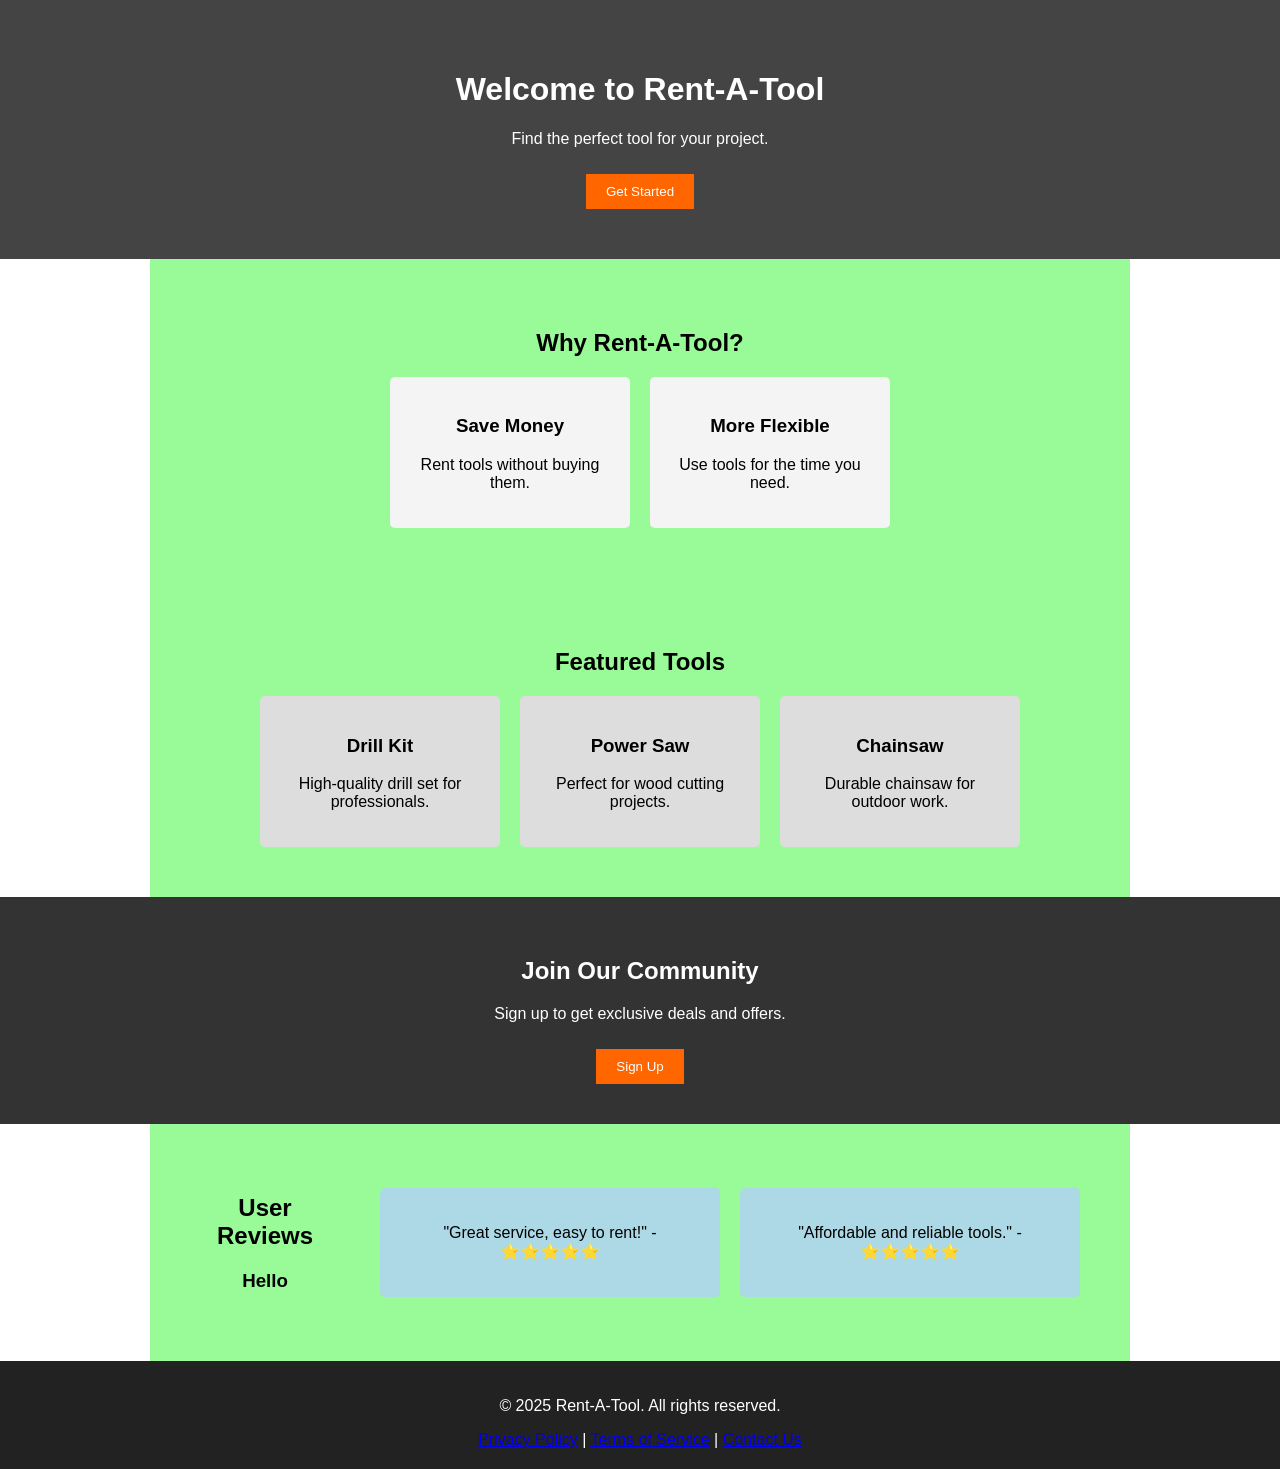
==== index.html @ b0abc368 "'Basic setup for main page" ====
<!DOCTYPE html>
<html lang="en">
<head>
    <meta charset="UTF-8">
    <meta name="viewport" content="width=device-width, initial-scale=1.0">
    <title>Rent-A-Tool</title>
    <link rel="stylesheet" href="styles.css">
    <script defer src="script.js"></script>
</head>
<body>
    <header>
        <h1>Welcome to Rent-A-Tool</h1>
        <p>Find the perfect tool for your project.</p>
        <button>Get Started</button>
    </header>

    <section id="why">
        <h2>Why Rent-A-Tool?</h2>
        <div class="features">
            <div class="feature">
                <h3>Save Money</h3>
                <p>Rent tools without buying them.</p>
            </div>
            <div class="feature">
                <h3>More Flexible</h3>
                <p>Use tools for the time you need.</p>
            </div>
        </div>
    </section>

    <section id="featured-tools">
        <h2>Featured Tools</h2>
        <div class="tools-container">
            <div class="tool">
                <h3>Drill Kit</h3>
                <p>High-quality drill set for professionals.</p>
            </div>
            <div class="tool">
                <h3>Power Saw</h3>
                <p>Perfect for wood cutting projects.</p>
            </div>
            <div class="tool">
                <h3>Chainsaw</h3>
                <p>Durable chainsaw for outdoor work.</p>
            </div>
        </div>
    </section>

    <section id="community">
        <h2>Join Our Community</h2>
        <p>Sign up to get exclusive deals and offers.</p>
        <button>Sign Up</button>
    </section>

    <section id="reviews">
        <div class="review-left">
            <h2>User Reviews</h2>
            <h3>Hello</h3>
        </div>
        <div class="review-right">
            <div class="review">
                <p>"Great service, easy to rent!" - ⭐⭐⭐⭐⭐</p>
            </div>
            <div class="review">
                <p>"Affordable and reliable tools." - ⭐⭐⭐⭐⭐</p>
            </div>
        </div>
    </section>

    <footer>
        <p>© 2025 Rent-A-Tool. All rights reserved.</p>
        <a href="#">Privacy Policy</a> | 
        <a href="#">Terms of Service</a> | 
        <a href="#">Contact Us</a>
    </footer>
</body>
</html>
---- styles.css ----
body {
    font-family: Arial, sans-serif;
    margin: 0;
    padding: 0;
    scroll-behavior: smooth;
}

header {
    background: #444;
    color: white;
    text-align: center;
    padding: 50px;
}

button {
    background: #ff6600;
    color: white;
    border: none;
    padding: 10px 20px;
    cursor: pointer;
    margin-top: 10px;
}

section {
    padding: 50px;
    text-align: center;
}

#why {
    background-color: palegreen;
    padding: 50px;
    margin-left: 150px;
    margin-right: 150px;
}

.features {
    display: flex;
    justify-content: center;
    gap: 20px;
}

.feature {
    background: #f4f4f4;
    padding: 20px;
    width: 200px;
    border-radius: 5px;
}

#featured-tools {
    background-color: palegreen;
    padding: 50px;
    margin-left: 150px;
    margin-right: 150px;
}

.tools-container {
    display: flex;
    justify-content: center;
    gap: 20px;
}

.tool {
    background: #ddd;
    padding: 20px;
    width: 200px;
    border-radius: 5px;
}

#community {
    background: #333;
    color: white;
    padding: 40px;
}

#reviews {
    display: flex;
    flex-direction: row;
    gap: 50px;
    background-color: palegreen;
    padding: 50px;
    margin-left: 150px;
    margin-right: 150px;
    justify-content: center;
    align-items: center;
}

.review {
    /*background: #f4f4f4; */
    background: lightblue;
    margin: 10px auto;
    padding: 20px;
    width: 300px;
    border-radius: 5px;
    text-align: center;
}

.review-left {
    flex: 1;  /* Takes up equal space */
    text-align: center;
}

.review-right {
    flex: 2;  /* Takes more space for reviews */
    display: flex;
    gap: 20px; /* Space between reviews */
}

footer {
    text-align: center;
    padding: 20px;
    background: #222;
    color: white;
}
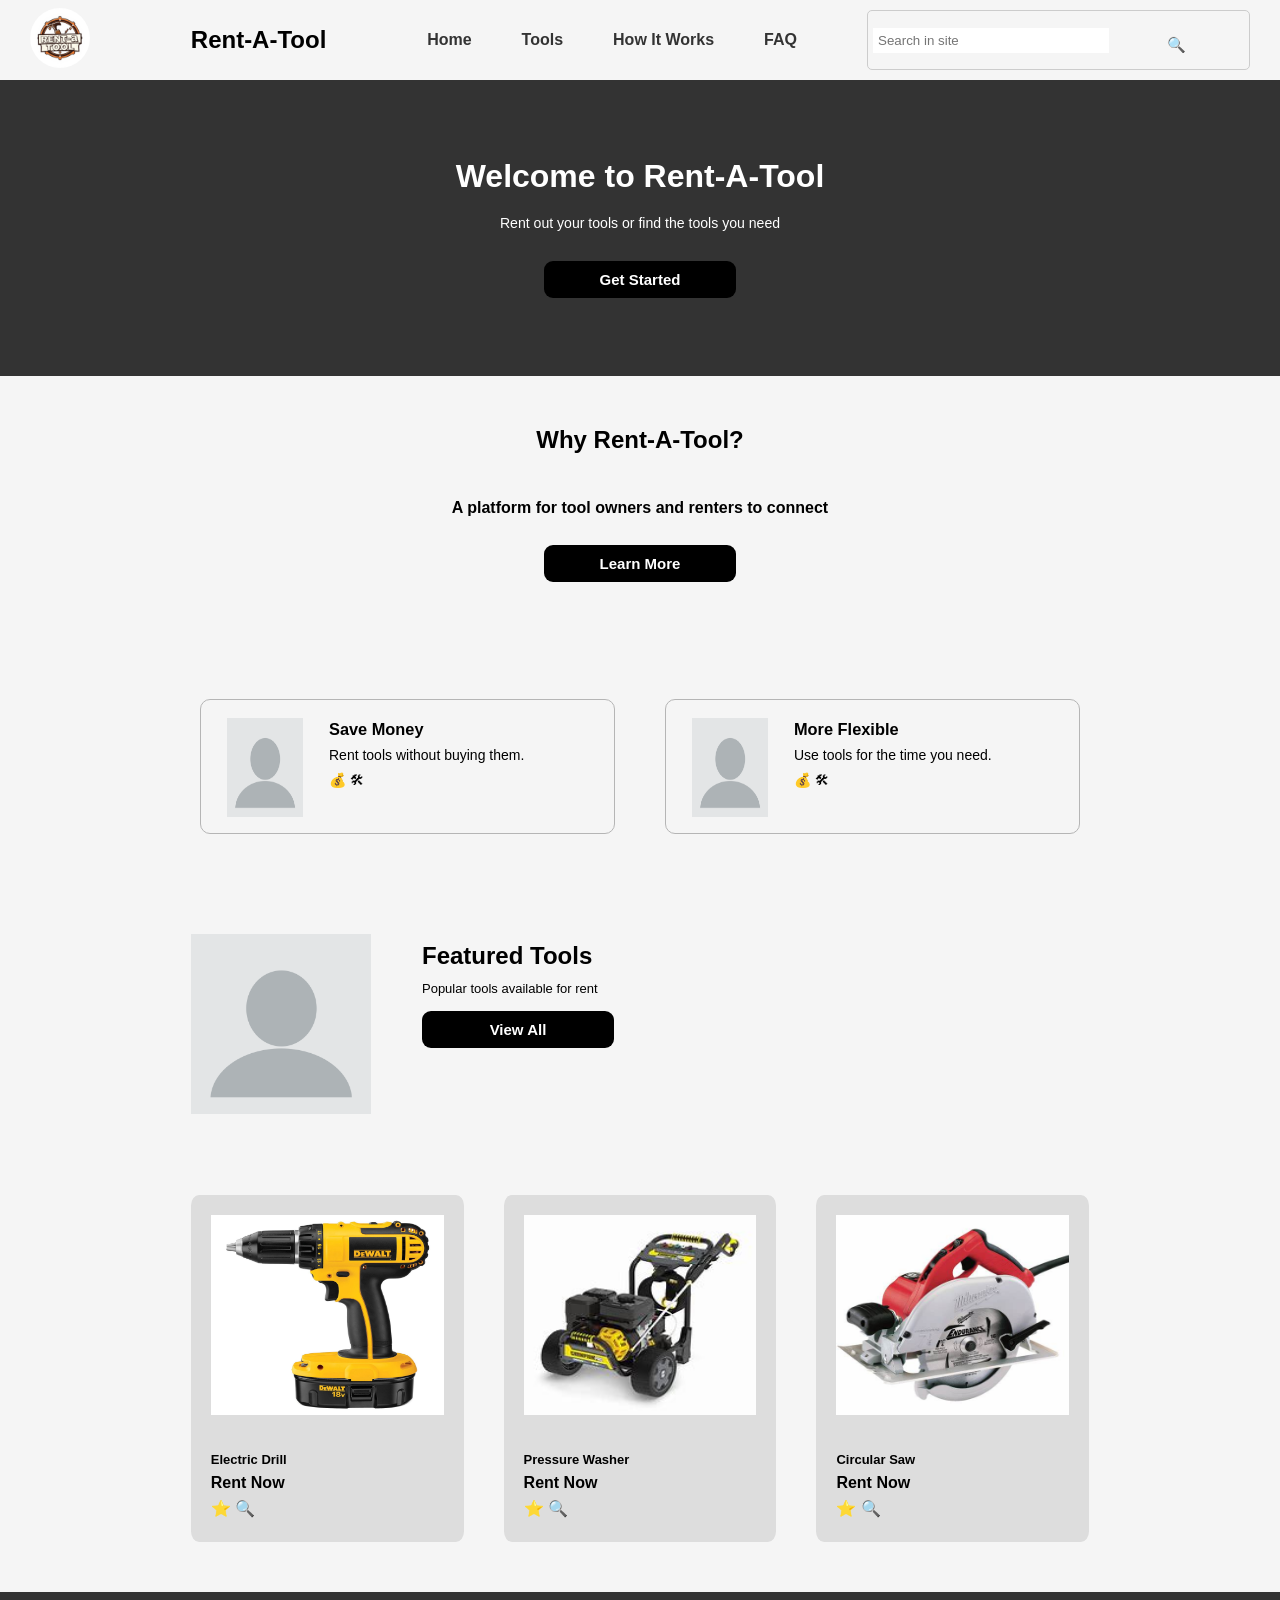
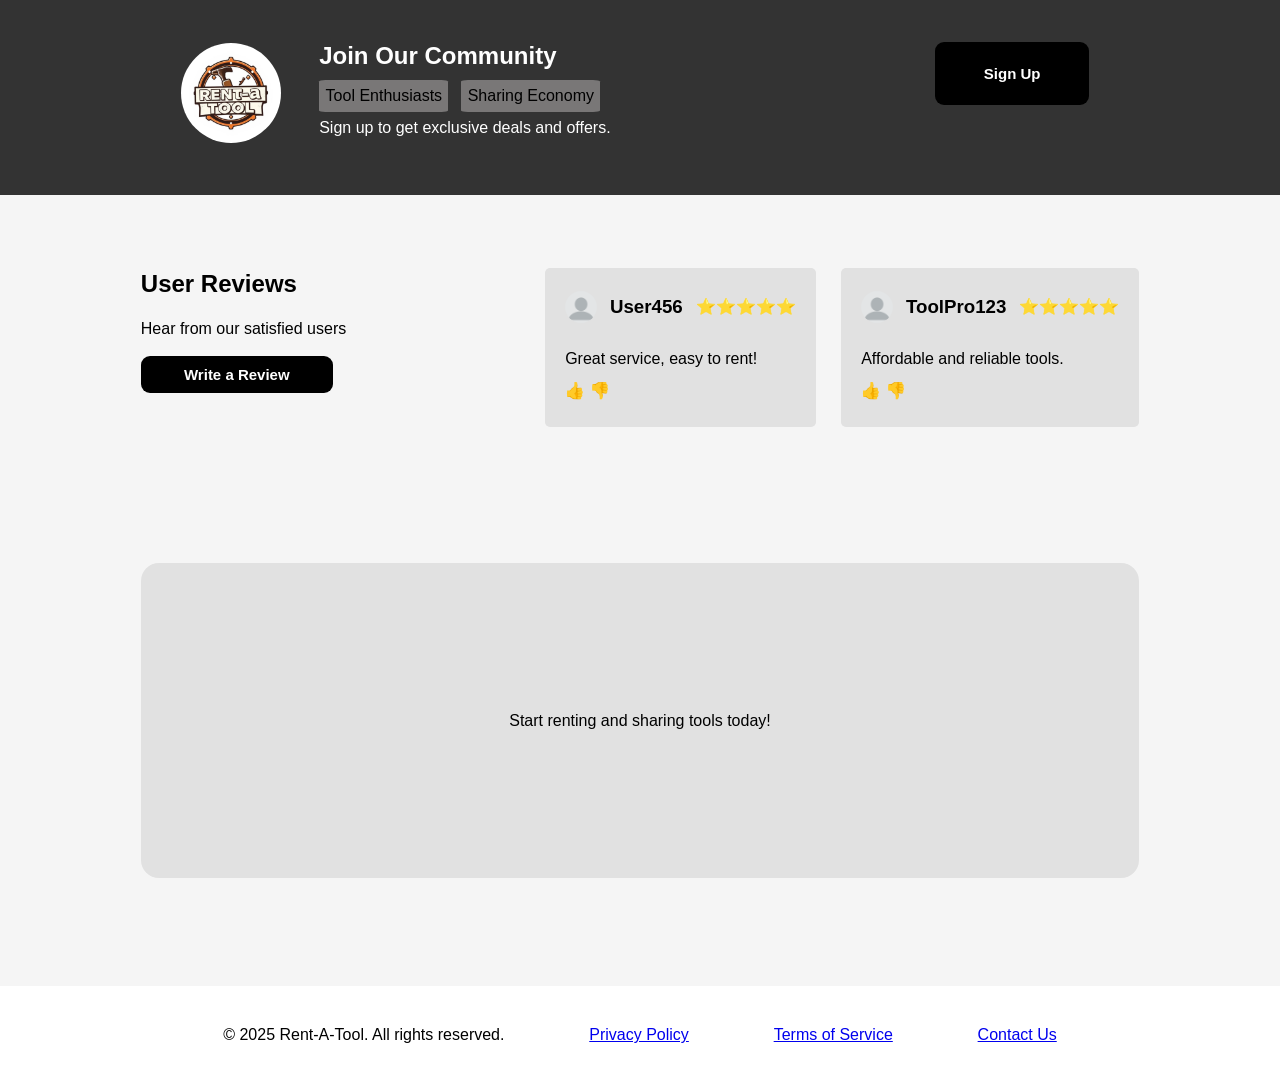
==== commit 98155aca: "Finished the index page" ====
--- a/index.html
+++ b/index.html
@@ -4,74 +4,150 @@
     <meta charset="UTF-8">
     <meta name="viewport" content="width=device-width, initial-scale=1.0">
     <title>Rent-A-Tool</title>
-    <link rel="stylesheet" href="styles.css">
+    <link rel="stylesheet" href="index-styles.css">
     <script defer src="script.js"></script>
 </head>
 <body>
     <header>
-        <h1>Welcome to Rent-A-Tool</h1>
-        <p>Find the perfect tool for your project.</p>
-        <button>Get Started</button>
+        <div class="header-left">
+            <img src="RAT-images/logo.jpg" alt="Logo">
+        </div>
+        <div class="header-center">
+            <h1>Rent-A-Tool</h1>
+        </div>
+        <div class="header-right">
+            <nav>
+                <ul>
+                    <li><a href="#">Home</a></li>
+                    <li><a href="#">Tools</a></li>
+                    <li><a href="#">How It Works</a></li>
+                    <li><a href="#">FAQ</a></li>
+                </ul>
+            </nav>
+        </div>
+        <div class="search-bar">
+            <input type="text" placeholder="Search in site">
+            <button>🔍</button>
+        </div>
     </header>
+
+    <section class="welcome" id="broadheader">
+        <div class="welcome-content">
+            <h1>Welcome to Rent-A-Tool</h1>
+            <p>Rent out your tools or find the tools you need</p>
+            <button class="cta">Get Started</button>
+        </div>
+    </section>
 
     <section id="why">
         <h2>Why Rent-A-Tool?</h2>
+        <h4>A platform for tool owners and renters to connect</h4>
+        <button class="learn-more">Learn More</button>
         <div class="features">
             <div class="feature">
-                <h3>Save Money</h3>
-                <p>Rent tools without buying them.</p>
+                <img class="feature_blankperson" src="RAT-images/blankperson.png" alt="blank person image">
+                <div id="feature-content">
+                    <h3>Save Money</h3>
+                    <p>Rent tools without buying them.</p>
+                    <p>💰 🛠</p>
+                </div>
             </div>
             <div class="feature">
-                <h3>More Flexible</h3>
-                <p>Use tools for the time you need.</p>
+                <img class="feature_blankperson" src="RAT-images/blankperson.png" alt="blank person image">
+                <div id="feature-content">
+                    <h3>More Flexible</h3>
+                    <p>Use tools for the time you need.</p>
+                    <p>💰 🛠</p>
+                </div>
             </div>
         </div>
     </section>
 
     <section id="featured-tools">
-        <h2>Featured Tools</h2>
+        <div class="featured-tools-container">
+            <img src="RAT-images/blankperson.png" alt="">
+            <div class="featured-tools-content">
+                <h2>Featured Tools</h2>
+                <p>Popular tools available for rent</p>
+                <button>View All</button>
+            </div>
+        </div>
         <div class="tools-container">
             <div class="tool">
-                <h3>Drill Kit</h3>
-                <p>High-quality drill set for professionals.</p>
+                <img src="RAT-images/electric-drill.jpg" alt="">
+                <h3>Electric Drill</h3>
+                <p>Rent Now</p>
+                <p>⭐ 🔍</p>
             </div>
             <div class="tool">
-                <h3>Power Saw</h3>
-                <p>Perfect for wood cutting projects.</p>
+                <img src="RAT-images/pressure-washer.jpeg" alt="">
+                <h3>Pressure Washer</h3>
+                <p>Rent Now</p>
+                <p>⭐ 🔍</p>
             </div>
             <div class="tool">
-                <h3>Chainsaw</h3>
-                <p>Durable chainsaw for outdoor work.</p>
+                <img src="RAT-images/circular-saw.jpeg" alt="">
+                <h3>Circular Saw</h3>
+                <p>Rent Now</p>
+                <p>⭐ 🔍</p>
             </div>
         </div>
     </section>
 
-    <section id="community">
-        <h2>Join Our Community</h2>
-        <p>Sign up to get exclusive deals and offers.</p>
-        <button>Sign Up</button>
+    <section class="join-community" id="broadheader">
+        <div class="join-community-content">
+            <img src="RAT-images/logo.jpg" alt="">
+            <span>
+                <h2>Join Our Community</h2>
+                <span id="tags">
+                    <p class="tag">Tool Enthusiasts</p>
+                    <p class="tag">Sharing Economy</p>
+                </span>
+                <p>Sign up to get exclusive deals and offers.</p>
+            </span>
+                <button>Sign Up</button>
+        </div>
     </section>
 
     <section id="reviews">
         <div class="review-left">
             <h2>User Reviews</h2>
-            <h3>Hello</h3>
+            <p>Hear from our satisfied users</p>
+            <button>Write a Review</button>
         </div>
         <div class="review-right">
             <div class="review">
-                <p>"Great service, easy to rent!" - ⭐⭐⭐⭐⭐</p>
+                <span class="review-heading">
+                    <img src="RAT-images/blankperson.png" alt="">
+                    <h3>User456</h3>
+                    <p>⭐⭐⭐⭐⭐</p>
+                </span>
+                <p>Great service, easy to rent!</p>
+                <p>👍 👎</p>
             </div>
             <div class="review">
-                <p>"Affordable and reliable tools." - ⭐⭐⭐⭐⭐</p>
+                <span class="review-heading">
+                    <img src="RAT-images/blankperson.png" alt="">
+                    <h3>ToolPro123</h3>
+                    <p>⭐⭐⭐⭐⭐</p>
+                </span>
+                <p>Affordable and reliable tools.</p>
+                <p>👍 👎</p>
             </div>
         </div>
     </section>
 
+    <section id="rent-box">
+        <p>Start renting and sharing tools today!</p>
+    </section>
+
     <footer>
-        <p>© 2025 Rent-A-Tool. All rights reserved.</p>
-        <a href="#">Privacy Policy</a> | 
-        <a href="#">Terms of Service</a> | 
-        <a href="#">Contact Us</a>
+        <span class="footer-content">
+            <p>© 2025 Rent-A-Tool. All rights reserved.</p>
+            <a href="#">Privacy Policy</a> 
+            <a href="#">Terms of Service</a>
+            <a href="#">Contact Us</a>
+        </span>
     </footer>
 </body>
 </html>
--- a/index-styles.css
+++ b/index-styles.css
@@ -0,0 +1,386 @@
+* {
+    margin: 0;
+    padding: 0;
+    box-sizing: border-box;
+    font-family: Arial, sans-serif;
+}
+
+body {
+    font-family: Arial, sans-serif;
+    margin: 0;
+    padding: 0;
+    background-color: #f5f5f5;
+    color: black;
+    scroll-behavior: smooth;
+}
+
+header {
+    display: flex;
+    justify-content: space-between;
+    align-items: center;
+    max-height: 80px;
+    background-color: #f5f5f5;
+    color: black;
+    text-align: center;
+    padding: 15px 30px;
+    box-shadow: 0 2px 5px rgba(0, 0, 0, 0.1);
+    columns: 3;
+}
+
+.header-left img {
+    height: 60px; /* Adjust logo size */
+    width: 60px;
+    border-radius: 50%;
+}
+
+.header-center {
+    flex-grow: 1; /* Centers the title */
+    text-align: center;
+}
+
+.header-center h1 {
+    font-size: 24px;
+    font-weight: bold;
+}
+
+.header-right nav ul {
+    list-style: none;
+    display: flex;
+    gap: 50px;
+}
+
+.header-right nav ul li {
+    display: inline;
+}
+
+.header-right nav ul li a {
+    text-decoration: none;
+    color: #333;
+    font-weight: bold;
+}
+
+.search-bar {
+    display: flex;
+    flex-direction: row;
+    align-items: center;
+    border: 1px solid #ccc;
+    padding: 5px;
+    border-radius: 5px;
+    margin-left: 70px;
+}
+
+.search-bar input {
+    border: none;
+    outline: none;
+    max-width: 40vw;
+    width: 100%;
+    padding: 5px;
+}
+
+.search-bar button {
+    border: none;
+    background: none;
+    cursor: pointer;
+}
+
+.welcome-content {
+    display: flex;
+    flex-direction: column;
+    justify-content: center; 
+    align-items: center; 
+    height: 10vh;
+    gap: 20px;
+    margin: 7vh 0 ;
+}
+
+.welcome-content h1 {
+    font-size: xx-large;
+}
+
+.welcome-content p {
+    font-size: 1.1vw;
+}
+
+button {
+    background: black;
+    color: white;
+    border: none;
+    padding: 10px 20px;
+    border-radius: 1vh;
+    cursor: pointer;
+    margin-top: 10px;
+    max-width: 15vw;
+    max-height: 7vh;
+    width: 15vw;
+    font-size: 15px;
+    font-weight: bold;
+}
+
+section {
+    padding: 50px;
+    text-align: center;
+}
+
+#why {
+    /*background-color: palegreen; */
+    margin-left: 150px;
+    margin-right: 150px; 
+}
+
+#why h4 {
+    padding-top: 5vh;
+    padding-bottom: 2vh;
+}
+
+.learn-more {
+    margin-bottom: 13vh;
+}
+
+.features {
+    display: flex;
+    gap: 50px;
+}
+
+.feature {
+    /*background: yellow; */
+    padding-left: 2vw;
+    padding-right: 2vw;
+    padding-top: 2vh;
+    width: 50vw;
+    height: 15vh;
+    border-radius: 10px;
+    display: flex;
+    border: 1px solid #b5b5b5;
+}
+
+#feature-content {
+    line-height: 1.4;
+    display: flex;
+    flex-direction: column;
+    gap: 5px; 
+    font-size: 14px;
+    text-align: left;
+}
+
+#feature-content h3 {
+    align-items: flex-start;
+    justify-content: left;
+    color: black;
+}
+
+.feature_blankperson {
+    height: 11vh;
+    width: 8vw;
+    right: 50%;
+    left: 50%;
+    padding-right: 2vw;
+}
+
+.feature #money-icons img {
+    width: 20px;
+    height: 20px;
+    background: none;
+}
+
+/*FEATURED TOOLS section*/
+#featured-tools {
+    /*background-color: palegreen; */
+    padding: 50px;
+    margin-left: 11vw;
+    margin-right: 11vw;
+}
+
+.featured-tools-container {
+    display: flex;
+    flex-direction: row;
+    margin-bottom: 9vh;
+    text-align: left;
+}
+
+.featured-tools-container img {
+    width: 20vh;
+    height: 20vh;
+}
+
+.featured-tools-container p {
+    font-size: small;
+}
+
+.featured-tools-content {
+    display: flex;
+    flex-direction: column;
+    margin-left: 4vw;
+    line-height: 1.8;
+}
+
+.tools-container {
+    display: flex;
+    justify-content: space-between;
+    gap: 40px;
+}
+
+.tool {
+    background: #ddd;
+    padding: 20px;
+    width: 100%;
+    flex: 1;
+    border-radius: 3%;
+    text-align: left;
+    line-height: 1.6;
+}
+
+.tool img {
+    max-height: 200px;
+    height: 100%;
+    width: 100%;
+    margin-bottom: 3vh;
+}
+
+.tool h3 {
+    font-size: small;
+}
+
+.tool p {
+    font-size: medium;
+    font-weight: bold;
+}
+
+.tool #tool-icons img {
+    width: 20px;
+    height: 20px;
+    background: none;
+}
+
+#broadheader {
+    background: #333;
+    color: white;
+    padding: 40px;
+}
+
+/*JOIN COMMUNITY section*/
+.join-community {
+    line-height: 2;
+    justify-content: left;    
+}
+
+.join-community-content img {
+    height: 100px; 
+    width: 100px;
+    border-radius: 50%;
+    margin: 1.3vh 0;
+}
+
+.join-community-content {
+    display: flex;
+    margin: 0 11vw;
+    gap: 3vw;
+    text-align: left;
+}
+
+#tags {
+    display: flex;
+    gap: 1vw;
+}
+
+.tag {
+    background-color: #797777;
+    color: black;
+    border-radius: 5%;
+    padding: 0 0.5vw;
+}
+
+.join-community-content button {
+    margin-left: auto;
+    margin-right: 0.8vw;
+    width: 12vw;
+}
+
+/*REVIEWS section*/
+#reviews {
+    display: flex;
+    flex-direction: row;
+    /*background-color: palegreen; */
+    padding: 7vh 0 0 0;
+    margin-left: 11vw;
+    margin-right: 11vw; 
+    overflow: hidden;   
+}
+
+#reviews > * {
+    flex: 1;
+    padding: 0 0 2vh 0;
+    box-sizing: border-box;
+}
+
+.review-left {
+    /*background-color: blue; */
+    text-align: left;
+    line-height: 2.2;
+    /*
+        flex: 1; 
+        text-align: center;
+    */
+}
+
+.review-right {
+    /*background-color: red; */
+    flex: 2;
+    display: flex;
+    gap: 2vw;
+}
+
+.review {
+    display: flex;
+    flex-direction: column;
+    background: #e1e1e1;
+    margin: 10px auto;
+    padding: 20px;
+    border-radius: 5px;
+    text-align: left;
+    line-height: 2;
+}
+
+.review-heading {
+    display: flex;
+    flex-direction: row;
+    gap: 1vw;
+    justify-content: center;
+    align-items: center;
+    margin-bottom: 2vh;
+}
+
+.review img {
+    max-width: 2.5vw;
+    max-height: 2.5vw;
+    border-radius: 50%;
+}
+
+/*RENT BLANK BOX*/
+#rent-box {
+    margin: 12vh 11vw;
+    max-width: 100%;
+    max-height: 100%;
+    height: 35vh;
+    background-color: #e1e1e1;
+    border-radius: 2vh;
+    display: flex;
+    justify-content: center; 
+    align-items: center;
+}
+
+/*FOOTER section*/
+footer {
+    text-align: center;
+    padding: 20px;
+    background: white;
+    color: black;
+}
+
+.footer-content {
+    margin: 0 11vw;
+    padding: 0 11vw;
+    display: flex;
+    justify-content: space-around;
+    text-align: center;
+    padding: 20px;
+}
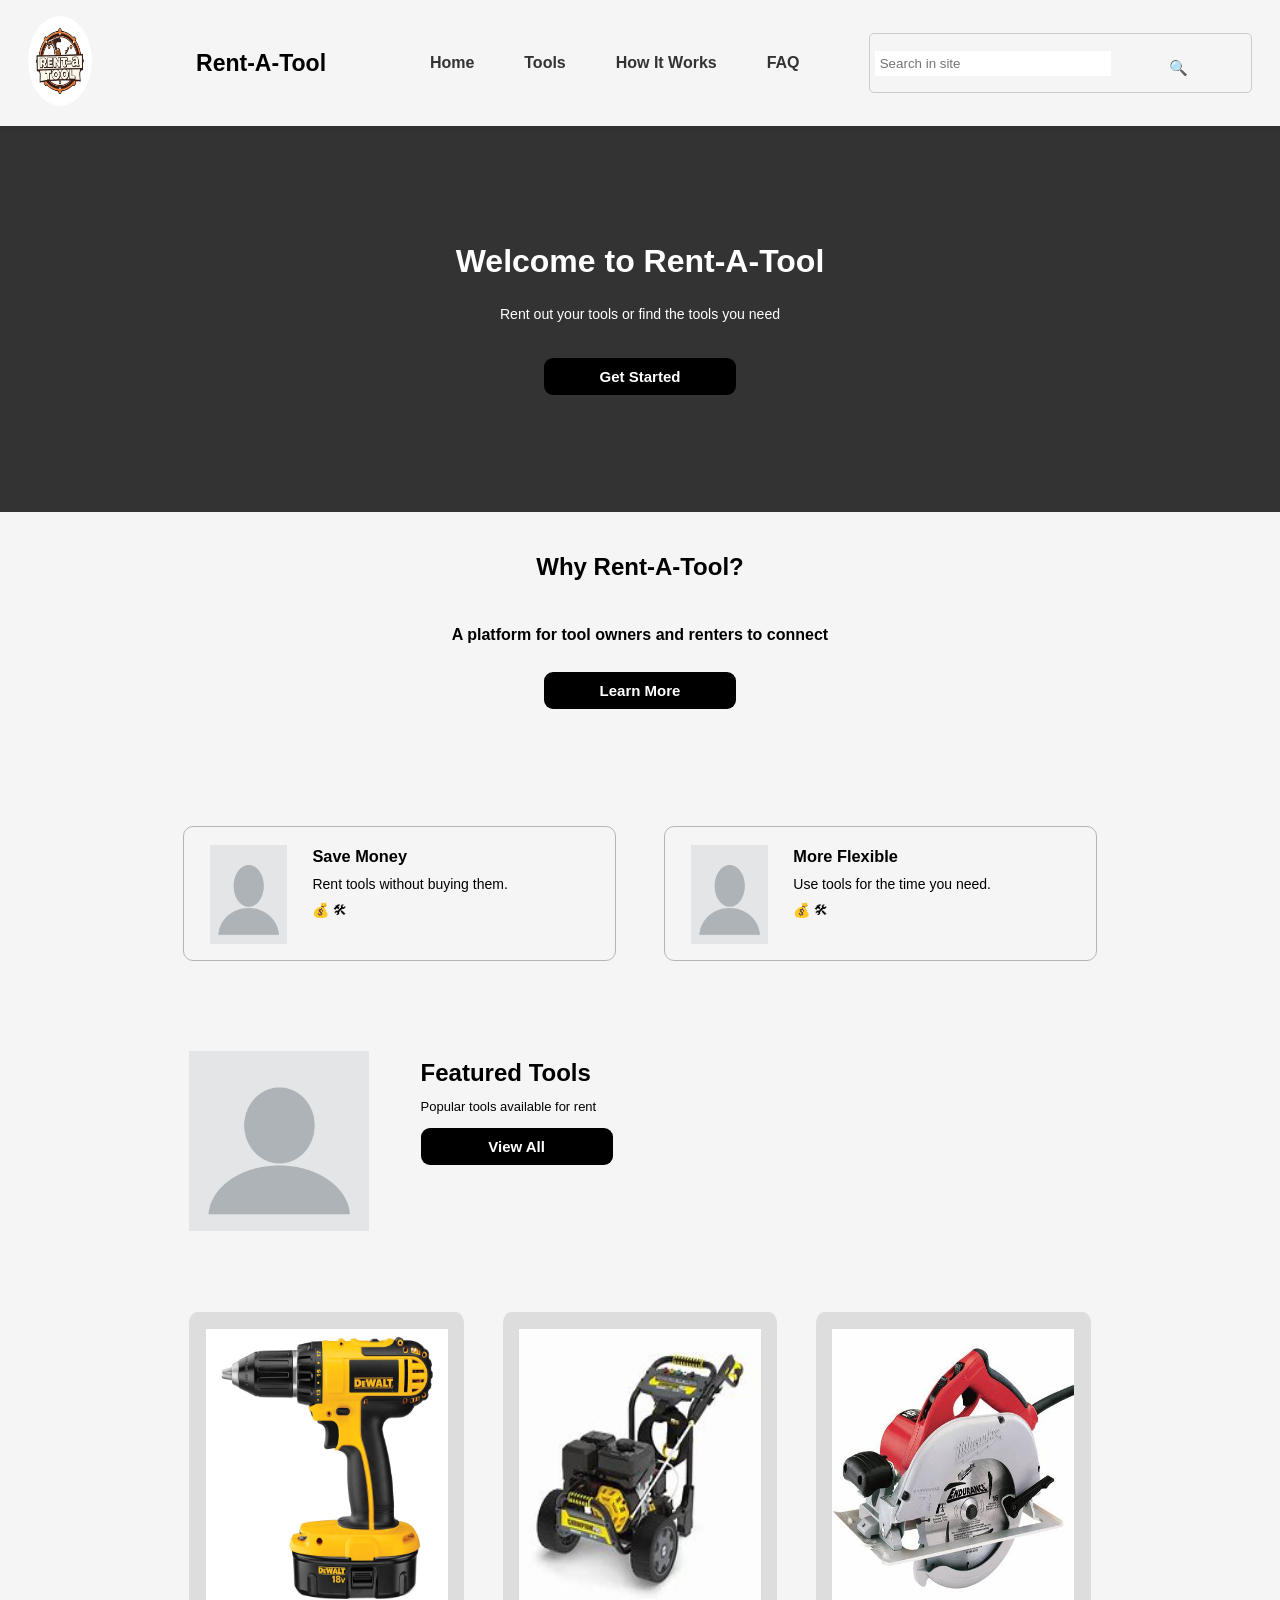
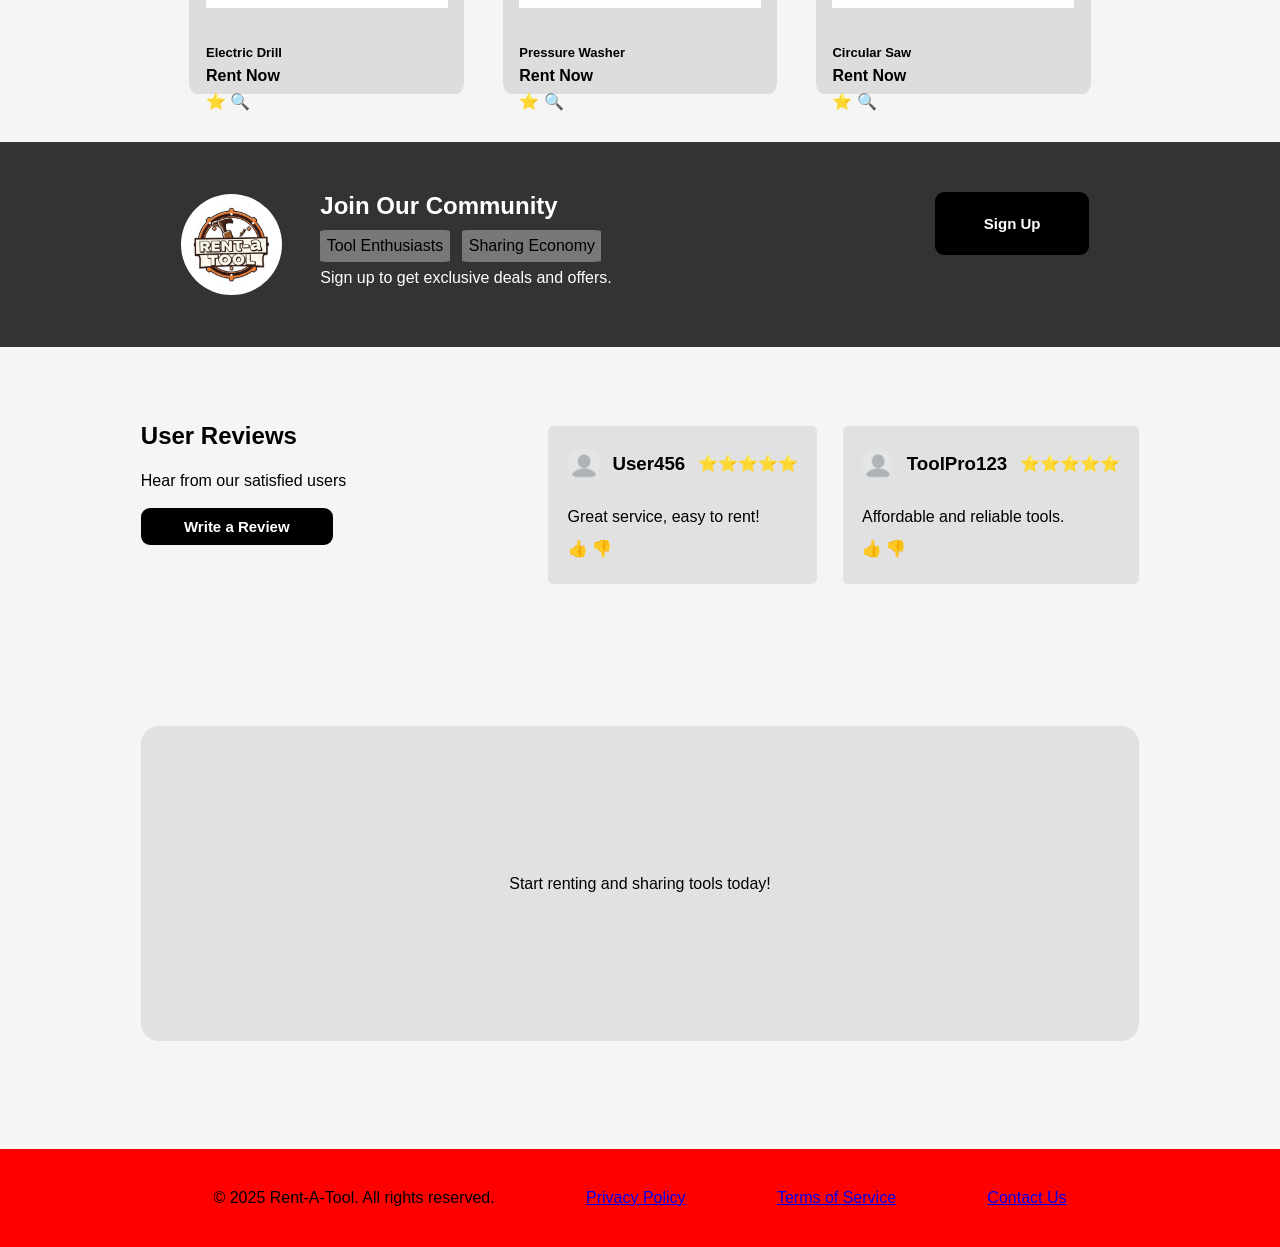
==== commit 07c69b8a: "added list rentals page for one item" ====
--- a/index.html
+++ b/index.html
@@ -149,5 +149,6 @@
             <a href="#">Contact Us</a>
         </span>
     </footer>
+    
 </body>
 </html>
--- a/index-styles.css
+++ b/index-styles.css
@@ -18,18 +18,21 @@
     display: flex;
     justify-content: space-between;
     align-items: center;
-    max-height: 80px;
+    max-height: 14vh;
     background-color: #f5f5f5;
     color: black;
     text-align: center;
-    padding: 15px 30px;
+    padding: 6vh 2.2vw;
     box-shadow: 0 2px 5px rgba(0, 0, 0, 0.1);
     columns: 3;
+    position: sticky;
+    top: 0;
+    z-index: 1000;
 }
 
 .header-left img {
-    height: 60px; /* Adjust logo size */
-    width: 60px;
+    height: 10vh; /* Adjust logo size */
+    width: 5vw;
     border-radius: 50%;
 }
 
@@ -39,14 +42,14 @@
 }
 
 .header-center h1 {
-    font-size: 24px;
+    font-size: 1.8vw;
     font-weight: bold;
 }
 
 .header-right nav ul {
     list-style: none;
     display: flex;
-    gap: 50px;
+    gap: 3.9vw;
 }
 
 .header-right nav ul li {
@@ -64,9 +67,9 @@
     flex-direction: row;
     align-items: center;
     border: 1px solid #ccc;
-    padding: 5px;
+    padding: 0.4vw;
     border-radius: 5px;
-    margin-left: 70px;
+    margin-left: 5.4vw;
 }
 
 .search-bar input {
@@ -89,8 +92,9 @@
     justify-content: center; 
     align-items: center; 
     height: 10vh;
-    gap: 20px;
+    gap: 2vw;
     margin: 7vh 0 ;
+    padding: 10vh 0;
 }
 
 .welcome-content h1 {
@@ -117,14 +121,14 @@
 }
 
 section {
-    padding: 50px;
+    padding: 4.6vh;
     text-align: center;
 }
 
 #why {
     /*background-color: palegreen; */
-    margin-left: 150px;
-    margin-right: 150px; 
+    margin-left: 11.1vw;
+    margin-right: 11.1vw; 
 }
 
 #why h4 {
@@ -138,7 +142,7 @@
 
 .features {
     display: flex;
-    gap: 50px;
+    gap: 3.8vw;
 }
 
 .feature {
@@ -157,7 +161,7 @@
     line-height: 1.4;
     display: flex;
     flex-direction: column;
-    gap: 5px; 
+    gap: 0.5vw; 
     font-size: 14px;
     text-align: left;
 }
@@ -176,16 +180,9 @@
     padding-right: 2vw;
 }
 
-.feature #money-icons img {
-    width: 20px;
-    height: 20px;
-    background: none;
-}
-
 /*FEATURED TOOLS section*/
 #featured-tools {
-    /*background-color: palegreen; */
-    padding: 50px;
+    padding: 3.8vw;
     margin-left: 11vw;
     margin-right: 11vw;
 }
@@ -216,12 +213,12 @@
 .tools-container {
     display: flex;
     justify-content: space-between;
-    gap: 40px;
+    gap: 3vw;
 }
 
 .tool {
     background: #ddd;
-    padding: 20px;
+    padding: 1.3vw;
     width: 100%;
     flex: 1;
     border-radius: 3%;
@@ -230,7 +227,7 @@
 }
 
 .tool img {
-    max-height: 200px;
+    max-height: 31vh;
     height: 100%;
     width: 100%;
     margin-bottom: 3vh;
@@ -243,12 +240,6 @@
 .tool p {
     font-size: medium;
     font-weight: bold;
-}
-
-.tool #tool-icons img {
-    width: 20px;
-    height: 20px;
-    background: none;
 }
 
 #broadheader {
@@ -264,8 +255,8 @@
 }
 
 .join-community-content img {
-    height: 100px; 
-    width: 100px;
+    height: 7.9vw; 
+    width: 7.9vw;
     border-radius: 50%;
     margin: 1.3vh 0;
 }
@@ -313,17 +304,11 @@
 }
 
 .review-left {
-    /*background-color: blue; */
     text-align: left;
     line-height: 2.2;
-    /*
-        flex: 1; 
-        text-align: center;
-    */
 }
 
 .review-right {
-    /*background-color: red; */
     flex: 2;
     display: flex;
     gap: 2vw;
@@ -333,8 +318,8 @@
     display: flex;
     flex-direction: column;
     background: #e1e1e1;
-    margin: 10px auto;
-    padding: 20px;
+    margin: 1.8vh auto;
+    padding: 1.5vw;
     border-radius: 5px;
     text-align: left;
     line-height: 2;
@@ -371,16 +356,15 @@
 /*FOOTER section*/
 footer {
     text-align: center;
-    padding: 20px;
+    padding: 3vh;
     background: white;
     color: black;
+    background-color: red;
 }
 
 .footer-content {
-    margin: 0 11vw;
-    padding: 0 11vw;
+    margin: 1vw 11vw;
     display: flex;
     justify-content: space-around;
     text-align: center;
-    padding: 20px;
-}
+}
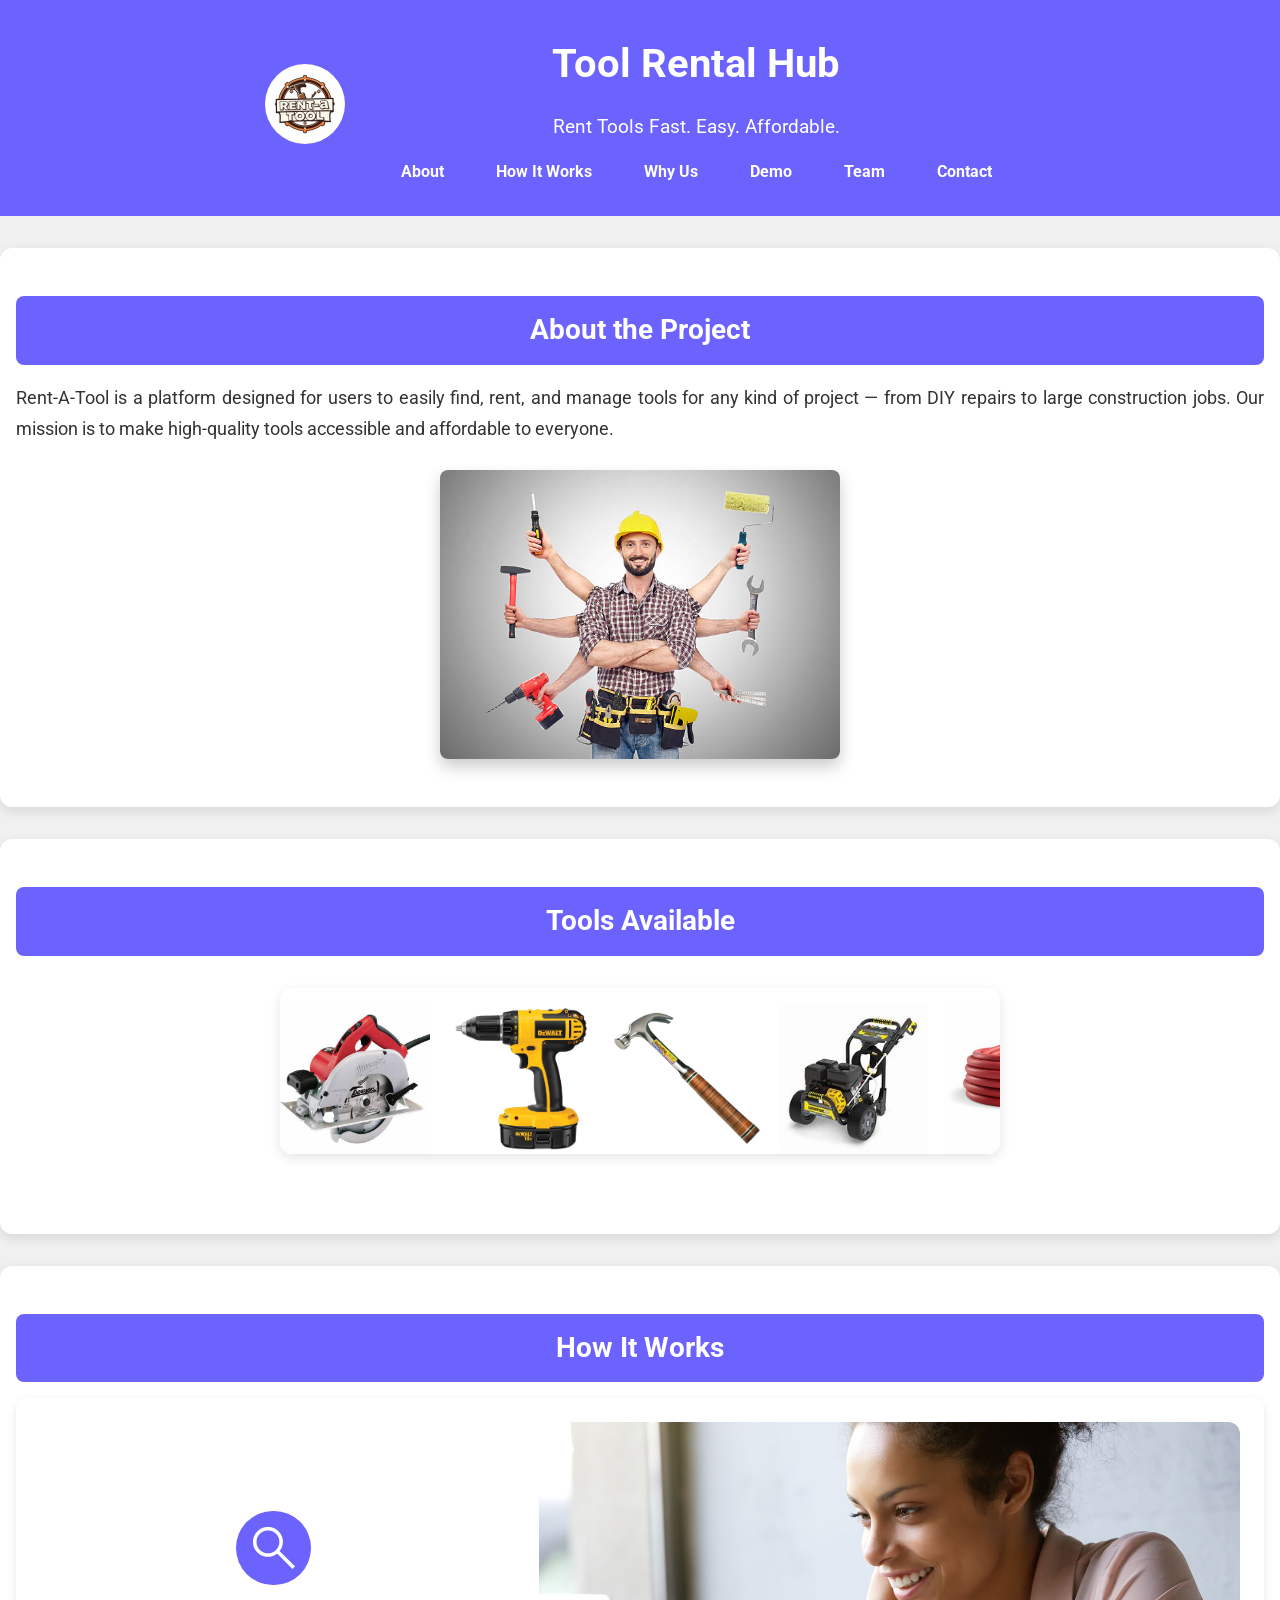
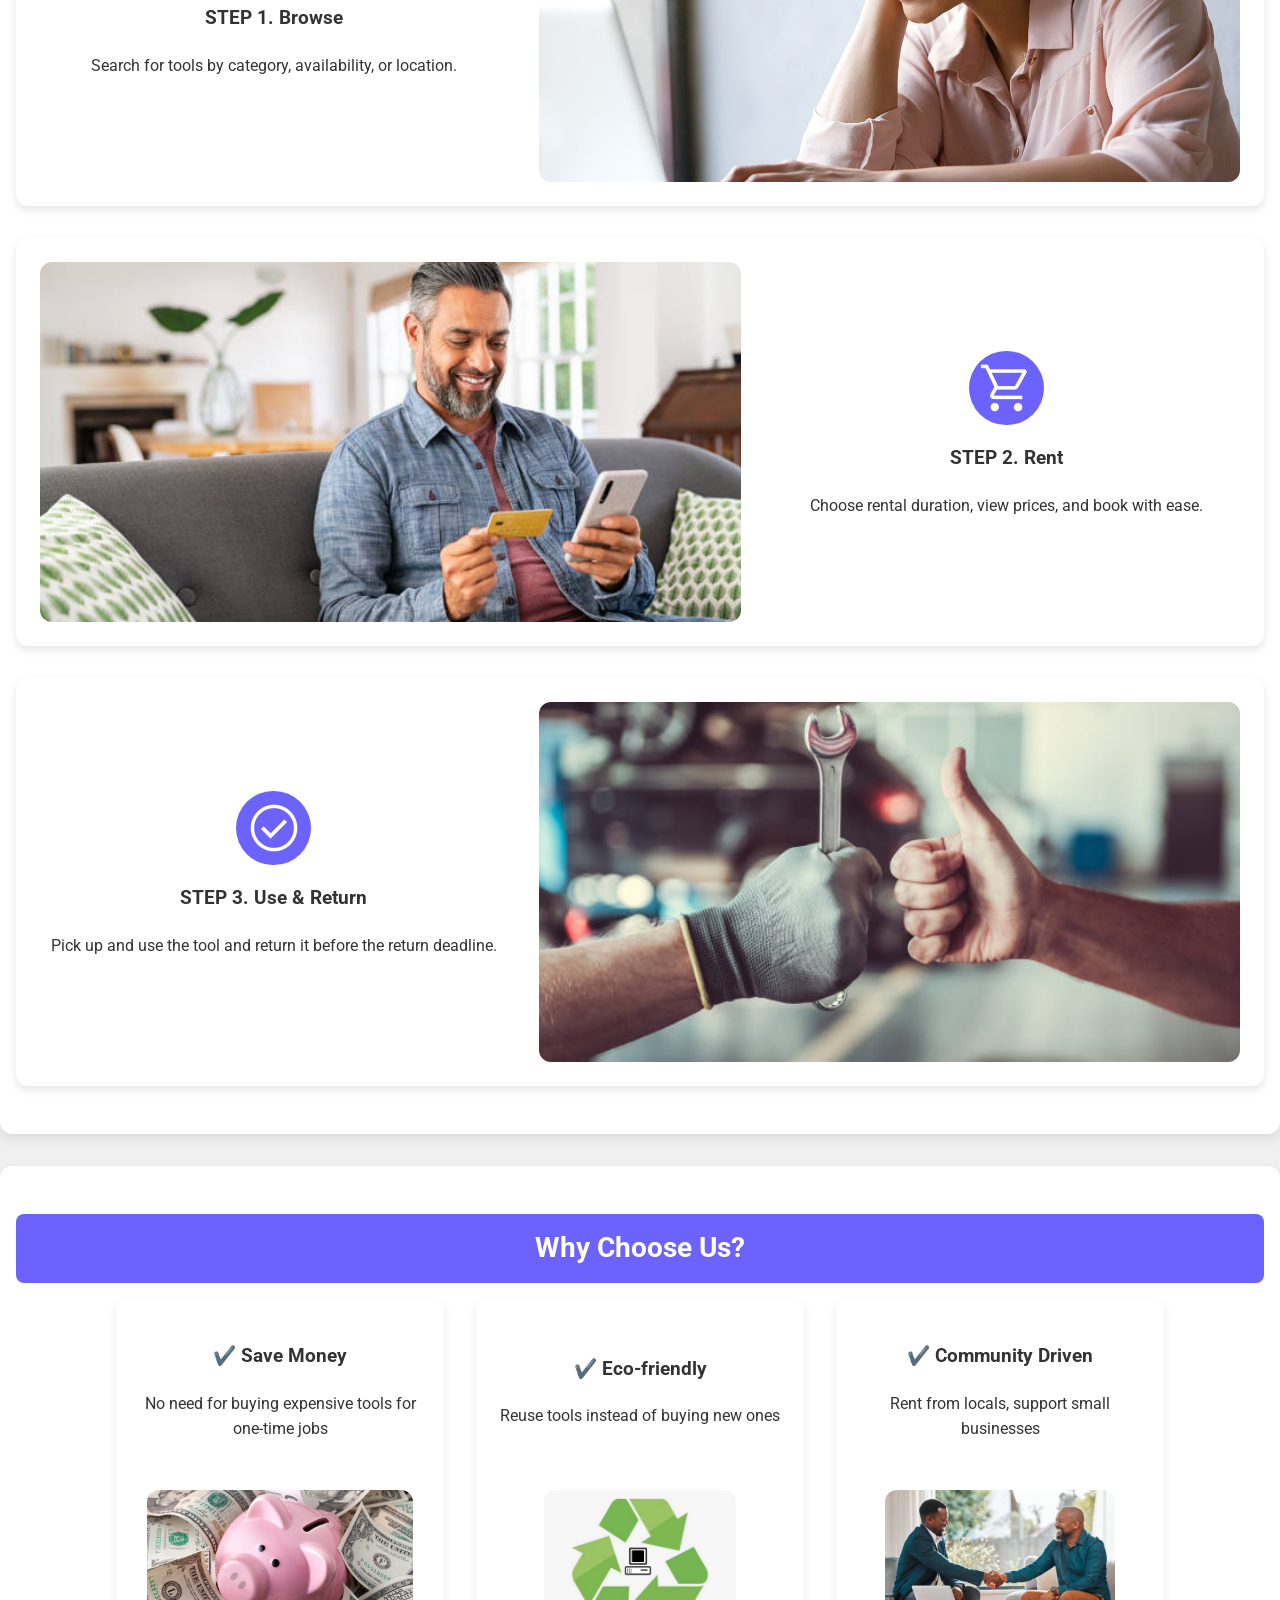
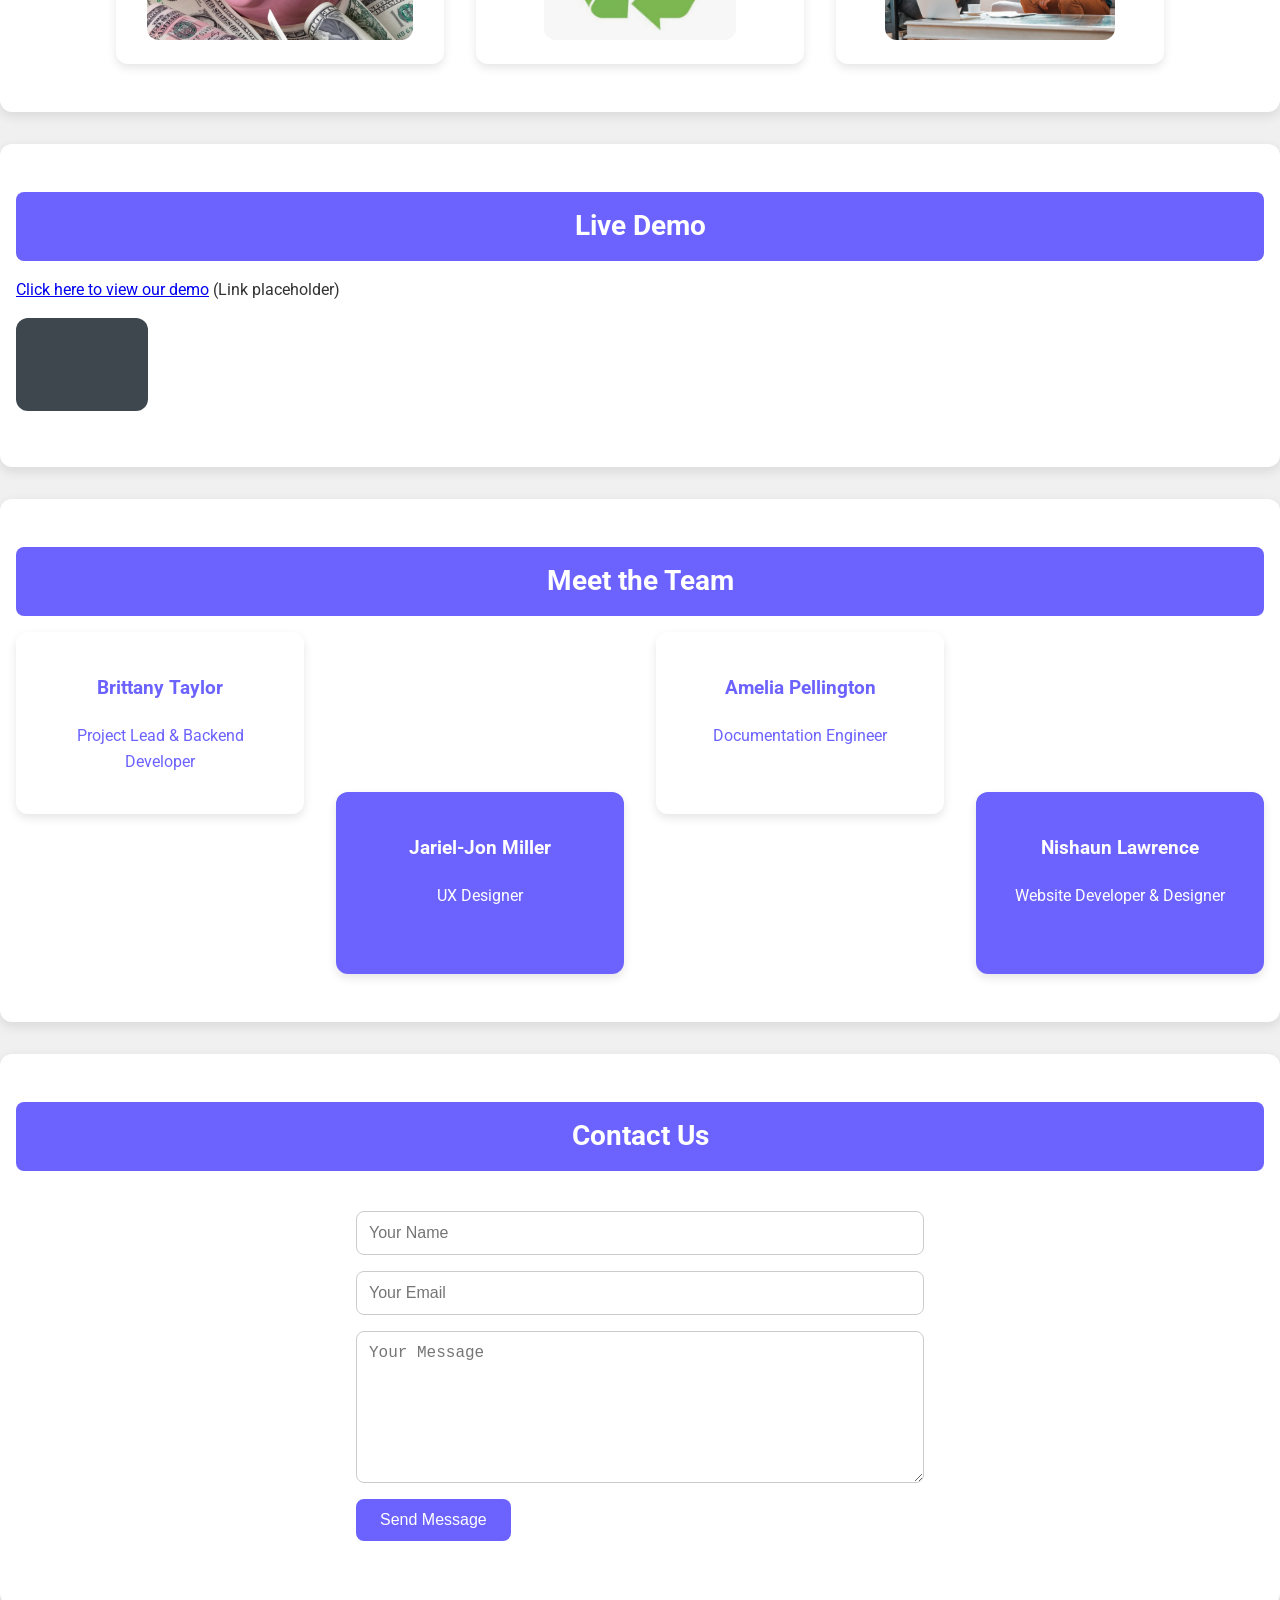
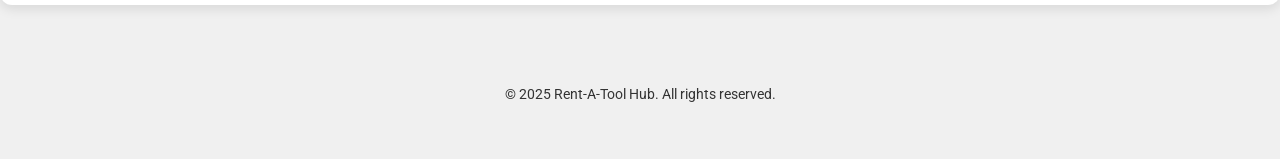
==== commit 9a25c7f2: "Add index.html for correct homepage rendering" ====
--- a/index.html
+++ b/index.html
@@ -1,154 +1,158 @@
 <!DOCTYPE html>
 <html lang="en">
 <head>
-    <meta charset="UTF-8">
-    <meta name="viewport" content="width=device-width, initial-scale=1.0">
-    <title>Rent-A-Tool</title>
-    <link rel="stylesheet" href="index-styles.css">
-    <script defer src="script.js"></script>
+  <meta charset="UTF-8" />
+  <meta name="viewport" content="width=device-width, initial-scale=1.0" />
+  <title>Rent-A-Tool Hub</title>
+  <link href="https://fonts.googleapis.com/css2?family=Roboto:wght@400;700&display=swap" rel="stylesheet">
+  <link rel="stylesheet" href="marketing-styles.css">
+  <script defer src="marketing-script.js"></script>
+  <link href="https://fonts.googleapis.com/css2?family=Material+Symbols+Outlined" rel="stylesheet" />
 </head>
 <body>
-    <header>
-        <div class="header-left">
-            <img src="RAT-images/logo.jpg" alt="Logo">
+  <header>
+    <div class="logo">
+      <img src="marketing-images/logo.jpg" alt="Tool Rental Hub Logo" />
+    </div>
+    <div class="header-right">
+      <h1>Tool Rental Hub</h1>
+      <p>Rent Tools Fast. Easy. Affordable.</p>
+      <nav>
+        <a href="#about">About</a>
+        <a href="#how">How It Works</a>
+        <a href="#why">Why Us</a>
+        <a href="#demo">Demo</a>
+        <a href="#team">Team</a>
+        <a href="#contact">Contact</a>
+      </nav>
+    </div>
+  </header>
+
+  <section id="about">
+    <h2>About the Project</h2>
+    <p>Rent-A-Tool is a platform designed for users to easily find, 
+      rent, and manage tools for any kind of project — from DIY repairs 
+      to large construction jobs. Our mission is to make high-quality 
+      tools accessible and affordable to everyone.
+    </p>
+    <div style="width: 50vw; max-width: 400px; margin: auto;">
+      <img src="marketing-images/man_with_tool.jpg" alt="Man with tool" style="width: 100%; height: auto; object-fit: contain; border-radius: 8px;">
+    </div>
+  </section>
+
+  <section id="slider">
+    <h2>Tools Available</h2>
+    <div class="slider">
+      <div class="slider-track">
+        <img src="marketing-images/tools/circular-saw.jpeg" alt="Tool 1" />
+        <img src="marketing-images/tools/electric-drill.jpg" alt="Tool 2" />
+        <img src="marketing-images/tools/hammer.jpg" alt="Tool 3" />
+        <img src="marketing-images/tools/pressure-washer.jpeg" alt="Tool 4" />
+        <img src="marketing-images/tools/hose.jpeg" alt="Tool 5" />
+        <img src="marketing-images/tools/wheelbarrow.webp" alt="Tool 6" />
+        <img src="marketing-images/tools/and-more.png" alt="And More tools">
+      </div>
+    </div>
+  </section>
+
+  <section id="how">
+    <h2>How It Works</h2>
+    <div class="features">
+      <div class="how-card-left">
+        <div class="left-title">
+          <span class="material-symbols-outlined">search</span>
+          <h3>STEP 1. Browse</h3>
+          <p>Search for tools by category, availability, or location.</p>
         </div>
-        <div class="header-center">
-            <h1>Rent-A-Tool</h1>
+        <img src="marketing-images/person_browsing.jpg" alt="Person browsing">
+      </div>
+      <div class="how-card-right">
+        <img src="marketing-images/man_paying.jpg" alt="Man paying">
+        <div class="right-title">
+          <span class="material-symbols-outlined icon-large">shopping_cart</span>
+          <h3>STEP 2. Rent</h3>
+          <p>Choose rental duration, view prices, and book with ease.</p>
         </div>
-        <div class="header-right">
-            <nav>
-                <ul>
-                    <li><a href="#">Home</a></li>
-                    <li><a href="#">Tools</a></li>
-                    <li><a href="#">How It Works</a></li>
-                    <li><a href="#">FAQ</a></li>
-                </ul>
-            </nav>
+      </div>
+      <div class="how-card-left">
+        <div class="left-title">
+          <span class="material-symbols-outlined icon-large">check_circle</span>
+          <h3>STEP 3. Use & Return</h3>
+          <p>Pick up and use the tool and return it before the return deadline.</p>
         </div>
-        <div class="search-bar">
-            <input type="text" placeholder="Search in site">
-            <button>🔍</button>
+        <img src="marketing-images/person_returning_tool.jpg" alt="Person returning tool">
+      </div>
+    </div>
+  </section>
+
+  <section id="why">
+    <h2>Why Choose Us?</h2>
+    <div class="perks">
+      <div class="perk-card-top">
+        <div class="top-title">
+          <h3>✔️ Save Money</h3>
+          <p>No need for buying expensive tools for one-time jobs</p>
         </div>
-    </header>
+        <img src="marketing-images/piggybank.jpg" alt="Piggy bank">
+      </div>
+      <div class="perk-card-top">
+        <div class="top-title">
+          <h3>✔️ Eco-friendly</h3>
+          <p>Reuse tools instead of buying new ones</p>
+        </div>
+        <img src="marketing-images/recycle.png" alt="Recycle">
+      </div>
+      <div class="perk-card-top">
+        <div class="top-title">
+          <h3>✔️ Community Driven</h3>
+          <p>Rent from locals, support small businesses</p>
+        </div>
+        <img src="marketing-images/shaking_hands.jpg" alt="Shaking hands">
+      </div>
+    </div>
+  </section>
 
-    <section class="welcome" id="broadheader">
-        <div class="welcome-content">
-            <h1>Welcome to Rent-A-Tool</h1>
-            <p>Rent out your tools or find the tools you need</p>
-            <button class="cta">Get Started</button>
-        </div>
-    </section>
+  <section id="demo">
+    <h2>Live Demo</h2>
+    <p><a href="#" target="_blank">Click here to view our demo</a> (Link placeholder)</p>
+    <img src="marketing-images/screenshot.png" alt="Demo Screenshot" style="max-width:100%; border-radius:12px;">
+  </section>
 
-    <section id="why">
-        <h2>Why Rent-A-Tool?</h2>
-        <h4>A platform for tool owners and renters to connect</h4>
-        <button class="learn-more">Learn More</button>
-        <div class="features">
-            <div class="feature">
-                <img class="feature_blankperson" src="RAT-images/blankperson.png" alt="blank person image">
-                <div id="feature-content">
-                    <h3>Save Money</h3>
-                    <p>Rent tools without buying them.</p>
-                    <p>💰 🛠</p>
-                </div>
-            </div>
-            <div class="feature">
-                <img class="feature_blankperson" src="RAT-images/blankperson.png" alt="blank person image">
-                <div id="feature-content">
-                    <h3>More Flexible</h3>
-                    <p>Use tools for the time you need.</p>
-                    <p>💰 🛠</p>
-                </div>
-            </div>
-        </div>
-    </section>
+  <section id="team">
+    <h2>Meet the Team</h2>
+    <div class="team">
+      <div class="card" id="card-top">
+        <h3>Brittany Taylor</h3>
+        <p>Project Lead & Backend Developer</p>
+      </div>
+      <div class="card" id="card-bottom">
+        <h3>Jariel-Jon Miller</h3>
+        <p>UX Designer</p>
+      </div>
+      <div class="card" id="card-top">
+        <h3>Amelia Pellington</h3>
+        <p>Documentation Engineer</p>
+      </div>
+      <div class="card" id="card-bottom">
+        <h3>Nishaun Lawrence</h3>
+        <p>Website Developer & Designer</p>
+      </div>
+    </div>
+  </section>
 
-    <section id="featured-tools">
-        <div class="featured-tools-container">
-            <img src="RAT-images/blankperson.png" alt="">
-            <div class="featured-tools-content">
-                <h2>Featured Tools</h2>
-                <p>Popular tools available for rent</p>
-                <button>View All</button>
-            </div>
-        </div>
-        <div class="tools-container">
-            <div class="tool">
-                <img src="RAT-images/electric-drill.jpg" alt="">
-                <h3>Electric Drill</h3>
-                <p>Rent Now</p>
-                <p>⭐ 🔍</p>
-            </div>
-            <div class="tool">
-                <img src="RAT-images/pressure-washer.jpeg" alt="">
-                <h3>Pressure Washer</h3>
-                <p>Rent Now</p>
-                <p>⭐ 🔍</p>
-            </div>
-            <div class="tool">
-                <img src="RAT-images/circular-saw.jpeg" alt="">
-                <h3>Circular Saw</h3>
-                <p>Rent Now</p>
-                <p>⭐ 🔍</p>
-            </div>
-        </div>
-    </section>
+  <section id="contact">
+    <h2>Contact Us</h2>
+    <form class="contact-form">
+      <input type="text" placeholder="Your Name" required />
+      <input type="email" placeholder="Your Email" required />
+      <textarea placeholder="Your Message" rows="7" required></textarea>
+      <button type="submit">Send Message</button>
+    </form>
+  </section>
 
-    <section class="join-community" id="broadheader">
-        <div class="join-community-content">
-            <img src="RAT-images/logo.jpg" alt="">
-            <span>
-                <h2>Join Our Community</h2>
-                <span id="tags">
-                    <p class="tag">Tool Enthusiasts</p>
-                    <p class="tag">Sharing Economy</p>
-                </span>
-                <p>Sign up to get exclusive deals and offers.</p>
-            </span>
-                <button>Sign Up</button>
-        </div>
-    </section>
+  <footer>
+    <p>&copy; 2025 Rent-A-Tool Hub. All rights reserved.</p>
+  </footer>
 
-    <section id="reviews">
-        <div class="review-left">
-            <h2>User Reviews</h2>
-            <p>Hear from our satisfied users</p>
-            <button>Write a Review</button>
-        </div>
-        <div class="review-right">
-            <div class="review">
-                <span class="review-heading">
-                    <img src="RAT-images/blankperson.png" alt="">
-                    <h3>User456</h3>
-                    <p>⭐⭐⭐⭐⭐</p>
-                </span>
-                <p>Great service, easy to rent!</p>
-                <p>👍 👎</p>
-            </div>
-            <div class="review">
-                <span class="review-heading">
-                    <img src="RAT-images/blankperson.png" alt="">
-                    <h3>ToolPro123</h3>
-                    <p>⭐⭐⭐⭐⭐</p>
-                </span>
-                <p>Affordable and reliable tools.</p>
-                <p>👍 👎</p>
-            </div>
-        </div>
-    </section>
-
-    <section id="rent-box">
-        <p>Start renting and sharing tools today!</p>
-    </section>
-
-    <footer>
-        <span class="footer-content">
-            <p>© 2025 Rent-A-Tool. All rights reserved.</p>
-            <a href="#">Privacy Policy</a> 
-            <a href="#">Terms of Service</a>
-            <a href="#">Contact Us</a>
-        </span>
-    </footer>
-    
 </body>
 </html>
--- a/marketing-styles.css
+++ b/marketing-styles.css
@@ -0,0 +1,421 @@
+:root {
+    --primary-color: #6c63ff;
+    --primary-color-dark: #574fd6;
+    --secondary-color: #f0f0f0;
+    --text-color: #333;
+    --heading-font: 'Roboto', sans-serif;
+    --body-font: 'Roboto', sans-serif;
+}
+
+body {
+    font-family: var(--body-font);
+    margin: 0;
+    padding: 0;
+    background: var(--secondary-color);
+    color: var(--text-color);
+    scroll-behavior: smooth;
+    line-height: 1.6;
+}
+
+header {
+    background: var(--primary-color);
+    color: white;
+    padding: 2rem 1rem;
+    text-align: center;
+    display: flex;
+    gap: 2rem;
+    flex-wrap: wrap;
+    align-items: center;
+    justify-content: center;
+}
+
+.logo img{
+    width: 80px;
+    height: 80px;
+    border-radius: 50%;
+    object-fit: cover;
+}
+    
+.header-right {
+    display: flex;
+    align-items: center;
+    justify-content: center;
+    flex-direction: column;
+    margin: 0;
+    max-width: 1100px; /* Increased max width */
+}
+
+.header-right h1 {
+    margin: 0;
+    font-size: 2.5rem;
+    font-weight: 700;
+}
+
+.header-right p {
+    margin: 1rem 0 0 0;
+    font-size: 1.2rem;
+    font-weight: 400;
+}
+
+nav {
+    margin-top: 1rem;
+}
+
+nav a {
+    color: white;
+    margin: 0 1rem;
+    text-decoration: none;
+    font-weight: 700;
+    font-size: 1rem;
+    transition: background-color 0.3s ease, color 0.3s ease;
+    padding: 0.25rem 0.5rem;
+    border-radius: 4px;
+}
+
+nav a:hover {
+    color: var(--primary-color);
+    background-color: white;
+}
+
+section {
+    padding: 3rem 1rem;
+    max-width: 1400px; /* Increased max width */
+    margin: 2rem auto;
+    background: white;
+    border-radius: 12px;
+    box-shadow: 0 4px 12px rgba(0,0,0,0.1);
+}
+
+h2 {
+    color: white;
+    background-color: var(--primary-color);
+    margin: 0 0 1rem 0;
+    padding: 0.75rem 1rem;
+    border-radius: 8px;
+    font-weight: 700;
+    font-size: 1.75rem;
+    text-align: center;
+}
+
+#about p {
+    font-size: 1.1rem;
+    line-height: 1.8;
+    text-align: justify;
+    margin-bottom: 1.5rem;
+}
+
+#about img {
+    width: auto;
+    max-width: 100%;
+    height: auto;
+    max-height: 400px;
+    object-fit: cover;
+    display: block;
+    margin: 0 auto;
+    border-radius: 12px;
+    box-shadow: 0 8px 16px rgba(0,0,0,0.2);
+    transition: transform 0.3s ease;
+}
+
+#about img:hover {
+    transform: scale(1.05);
+}
+
+/* Slider styles */
+.slider {
+    width: 100%;
+    max-width: 720px;
+    overflow: hidden;
+    margin: 2rem auto;
+    position: relative;
+    border-radius: 12px;
+    box-shadow: 0 4px 12px rgba(0,0,0,0.1);
+}
+  
+.slider-track {
+    display: flex;
+    transition: transform 0.8s ease-in-out;
+    width: max-content;
+    gap: 1rem;
+    margin-top: 1rem;
+}
+  
+.slider img {
+    width: 150px;
+    height: 150px;
+    object-fit: cover;
+    flex-shrink: 0;
+    border-radius: 8px;
+}  
+
+.features {
+    display: flex;
+    flex-direction: column;
+    gap: 2rem;
+    flex-wrap: wrap;
+}
+
+.how-card-left, .how-card-right {
+    background: white;
+    box-shadow: 0 4px 10px rgba(0,0,0,0.1);
+    padding: 1.5rem;
+    border-radius: 12px;
+    display: flex;
+    flex-direction: row;
+    gap: 2rem;
+    align-items: center;
+}
+
+.left-title, .right-title {
+    font-size: 1rem;
+    width: 40%;
+    justify-content: center;
+    align-items: center;
+    text-align: center;
+    margin: auto 0;
+}
+
+.left-title img, .how-card-left img, .how-card-right img {
+    width: 60%;
+    height: 40vh;
+    border-radius: 12px;
+    object-fit: cover;
+}
+
+.material-symbols-outlined {
+    font-size: 3.5rem !important;
+    color: white;
+    background-color: var(--primary-color);
+    padding: 2%;
+    border-radius: 50%;
+}  
+
+.perks {
+    display: flex;
+    flex-direction: row;
+    gap: 2rem;
+    flex-wrap: wrap;
+    justify-content: center;
+}
+
+.perk-card-top {
+    background: white;
+    box-shadow: 0 4px 10px rgba(0,0,0,0.1);
+    padding: 1.5rem;
+    border-radius: 12px;
+    display: flex;
+    flex-direction: column;
+    gap: 2rem;
+    width: 280px;
+    text-align: center;
+}
+
+.top-title {
+    font-size: 1rem;
+    justify-content: center;
+    align-items: center;
+    text-align: center;
+    margin: auto 0;
+}
+
+.perk-card-top img {
+    height: 150px;
+    width: auto;
+    margin: 0 auto;
+    border-radius: 12px;
+}
+
+.team {
+    display: flex;
+    gap: 2rem;
+    flex-wrap: wrap;
+    justify-content: center;
+}
+
+.card {
+    background: white;
+    box-shadow: 0 4px 10px rgba(0,0,0,0.1);
+    padding: 1.5rem;
+    border-radius: 12px;
+    flex: 1 1;
+    max-width: 280px;
+    text-align: center;
+}
+ 
+#card-top {
+    margin-bottom: 10rem;
+    background-color: white;
+    color: var(--primary-color);
+}
+
+#card-bottom {
+    margin-top: 10rem;
+    background-color: var(--primary-color);
+    color: white;
+}
+
+.contact-form {
+    box-sizing: border-box;
+    max-width: 600px;
+    margin: 0 auto;
+    padding: 1rem;
+}
+
+.contact-form input, .contact-form textarea {
+    width: 100%;
+    padding: 0.75rem;
+    margin: 0.5rem 0;
+    border-radius: 8px;
+    border: 1px solid #ccc;
+    font-size: 1rem;
+    box-sizing: border-box;
+}
+  
+.contact-form button {
+    background: var(--primary-color);
+    color: white;
+    border: none;
+    padding: 0.75rem 1.5rem;
+    border-radius: 8px;
+    cursor: pointer;
+    font-size: 1rem;
+    transition: background-color 0.3s ease;
+}
+
+.contact-form button:hover {
+    background-color: var(--primary-color-dark);
+}
+
+footer {
+    text-align: center;
+    padding: 2rem 1rem;
+    background: var(--secondary-color);
+    font-size: 0.9rem;
+    color: var(--text-color);
+}
+
+/* Responsive adjustments */
+@media (max-width: 1024px) {
+    section {
+        max-width: 90%;
+        margin: 1.5rem auto;
+        padding: 2rem 1rem;
+    }
+
+    .slider img {
+        width: 130px;
+        height: 130px;
+    }
+
+    .perk-card-top, .card {
+        max-width: 90%;
+        width: 90%;
+    }
+
+    .how-card-left, .how-card-right {
+        flex-direction: column;
+        text-align: center;
+    }
+
+    .left-title, .right-title {
+        width: 100%;
+        margin-bottom: 1rem;
+    }
+
+    .left-title img, .how-card-left img, .how-card-right img {
+        width: 80%;
+        height: auto;
+        border-radius: 12px;
+    }
+}
+
+@media (max-width: 768px) {
+    header {
+        flex-direction: column;
+        margin-right: 0;
+    }
+
+    .header-right {
+        max-width: 100%;
+    }
+
+    nav a {
+        margin: 0 0.5rem;
+        font-size: 0.9rem;
+    }
+
+    section {
+        max-width: 95%;
+        margin: 1rem auto;
+        padding: 2rem 1rem;
+    }
+
+    .slider img {
+        width: 120px;
+        height: 120px;
+    }
+
+    .perk-card-top, .card {
+        max-width: 100%;
+        width: 100%;
+    }
+
+    .how-card-left, .how-card-right {
+        flex-direction: column;
+        text-align: center;
+    }
+
+    .left-title, .right-title {
+        width: 100%;
+        margin-bottom: 1rem;
+    }
+
+    .left-title img, .how-card-left img, .how-card-right img {
+        width: 80%;
+        height: auto;
+        border-radius: 12px;
+    }
+}
+
+@media (max-width: 480px) {
+    header {
+        padding: 1rem 0.5rem;
+    }
+
+    .header-right h1 {
+        font-size: 1.8rem;
+    }
+
+    .header-right p {
+        font-size: 1rem;
+    }
+
+    nav a {
+        margin: 0 0.25rem;
+        font-size: 0.85rem;
+    }
+
+    section {
+        padding: 1.5rem 1rem;
+        margin: 1rem auto;
+    }
+
+    h2 {
+        font-size: 1.5rem;
+        padding: 0.5rem 1rem;
+    }
+
+    .slider img {
+        width: 100px;
+        height: 100px;
+    }
+
+    .perk-card-top, .card {
+        width: 100%;
+    }
+
+    .left-title img, .how-card-left img, .how-card-right img {
+        width: 100%;
+        height: auto;
+    }
+}
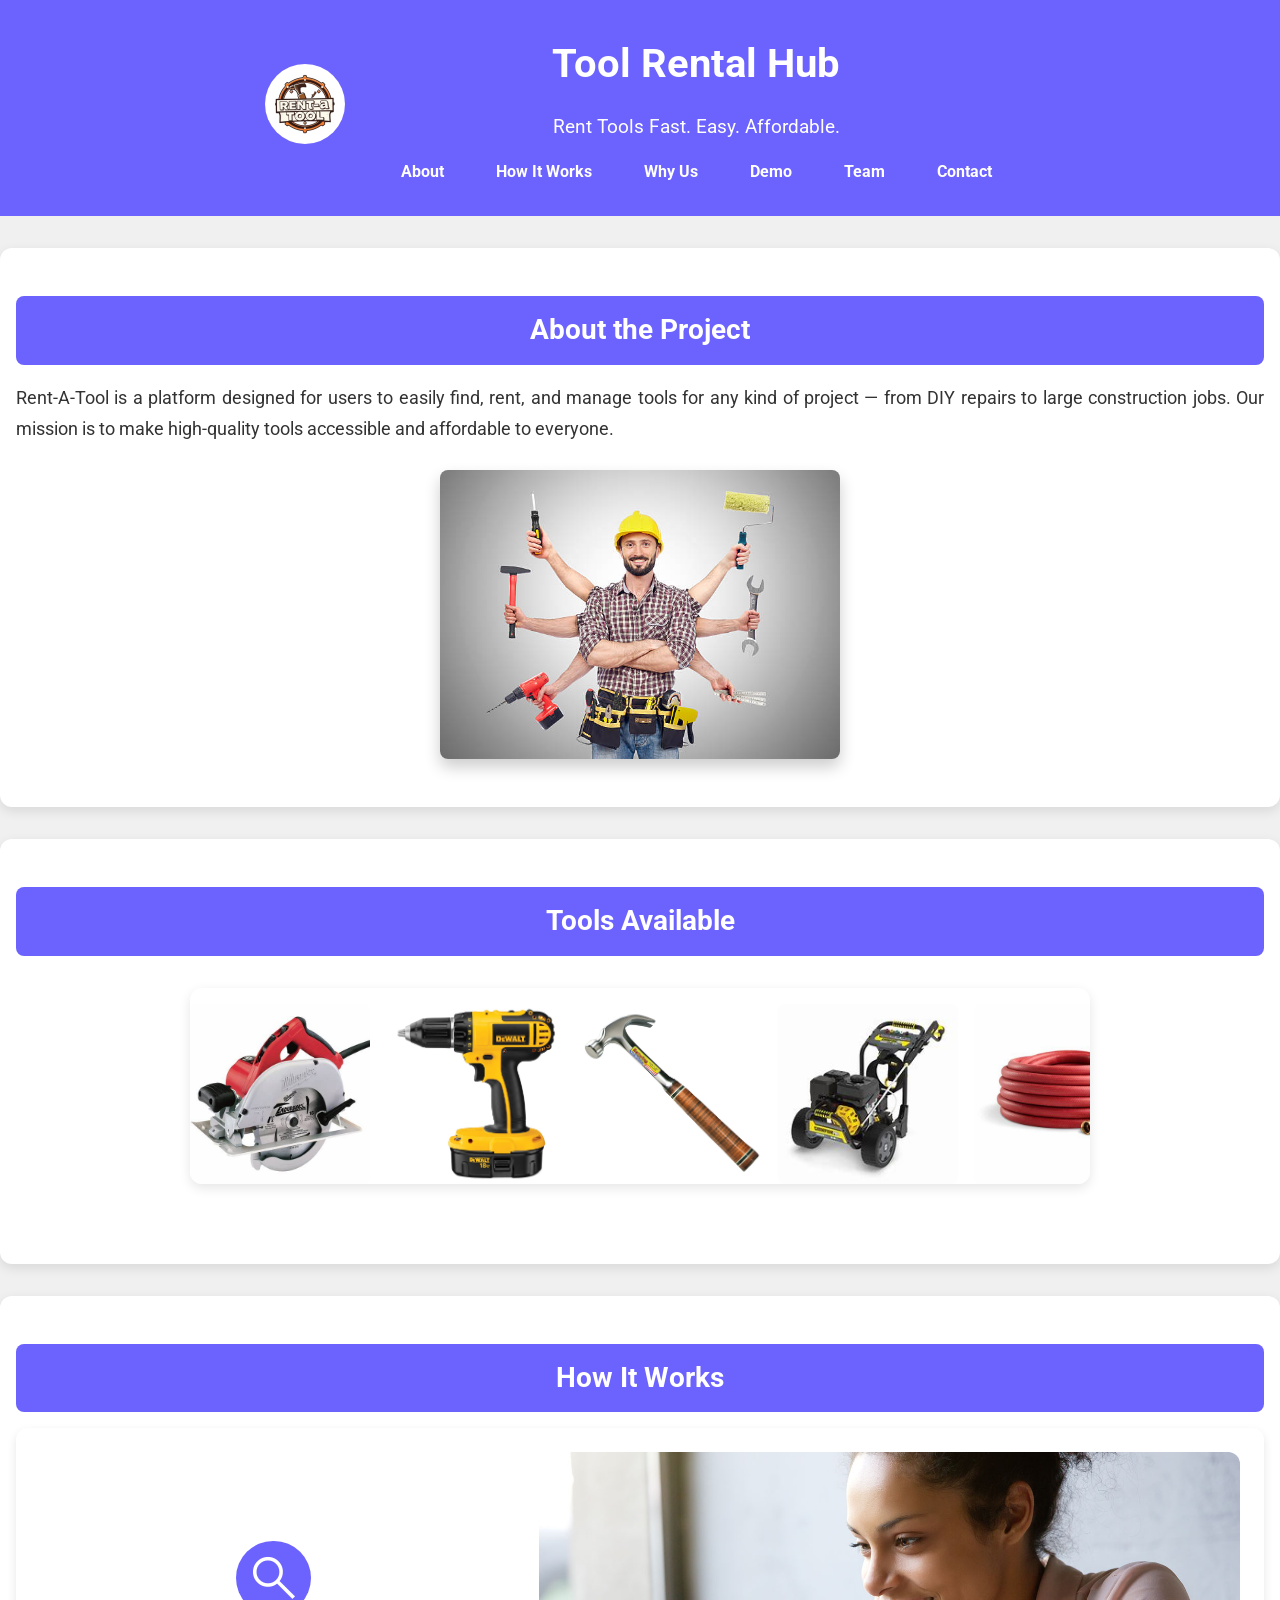
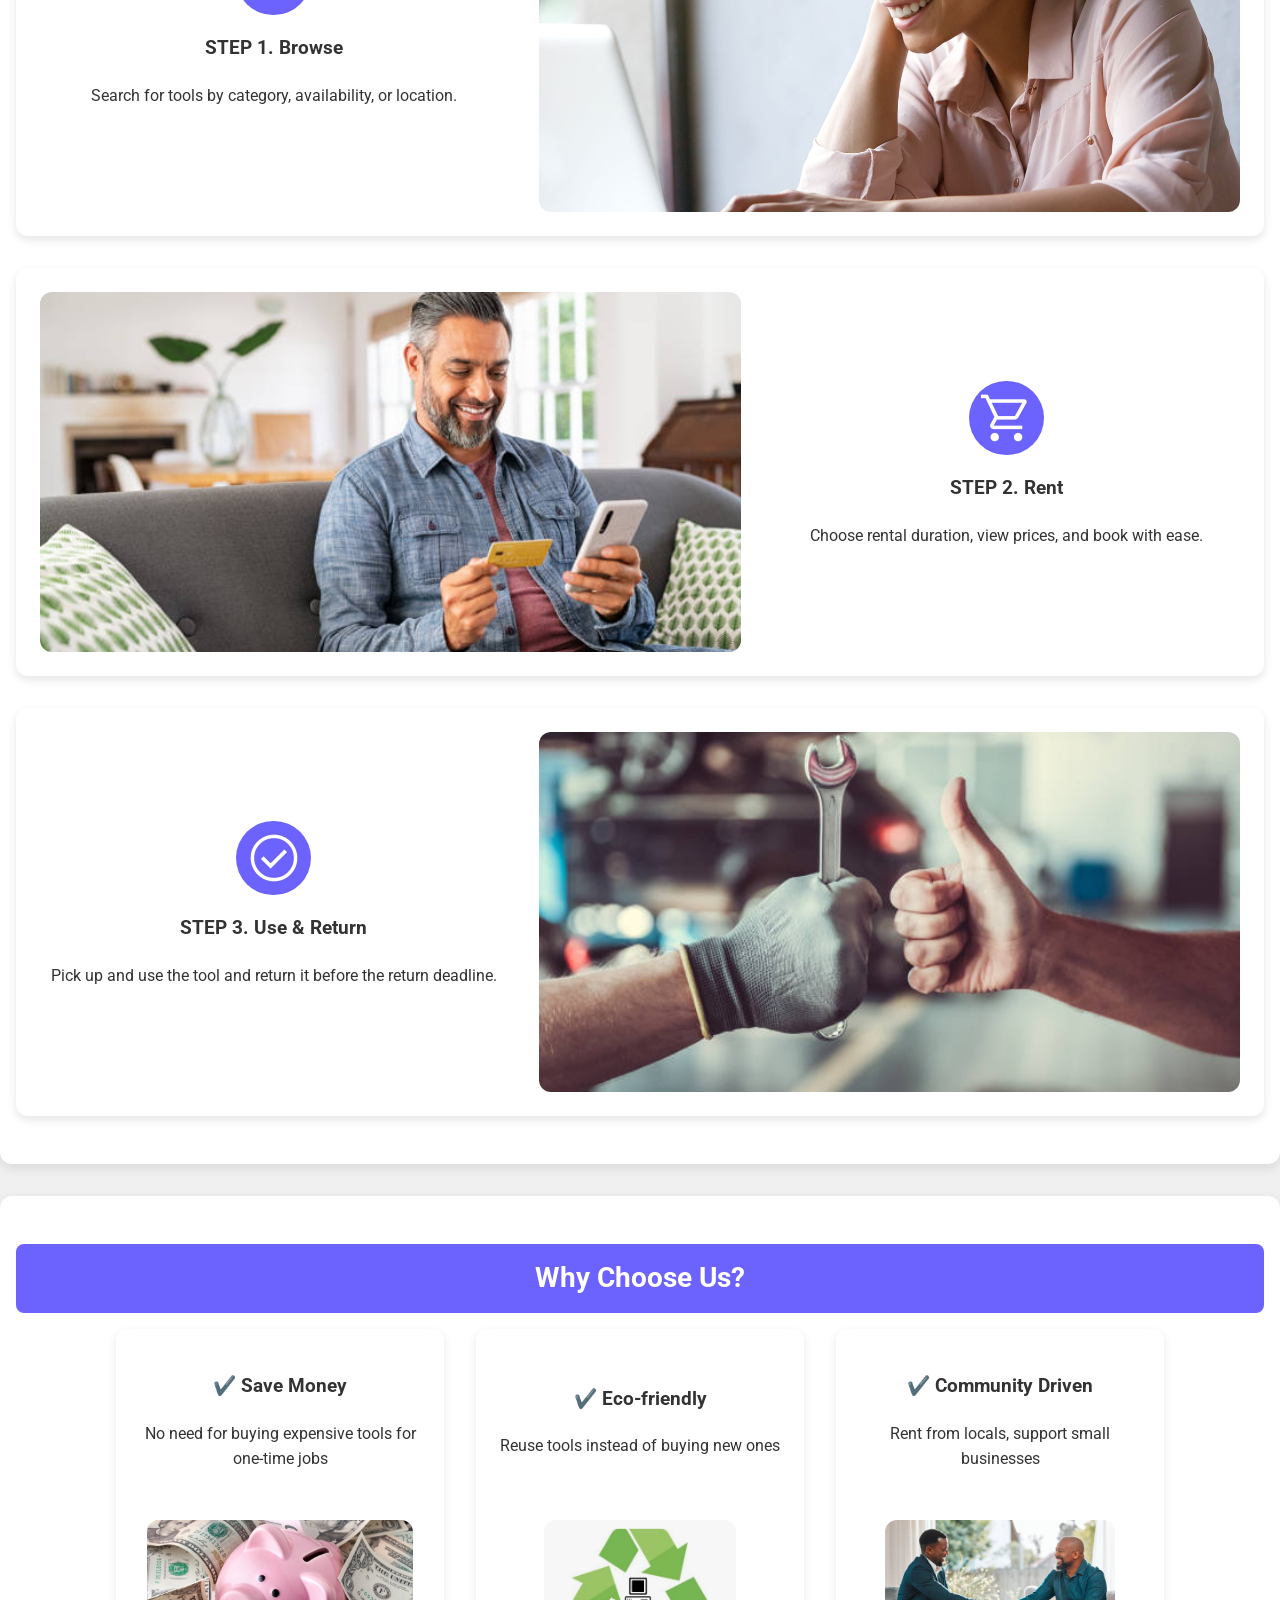
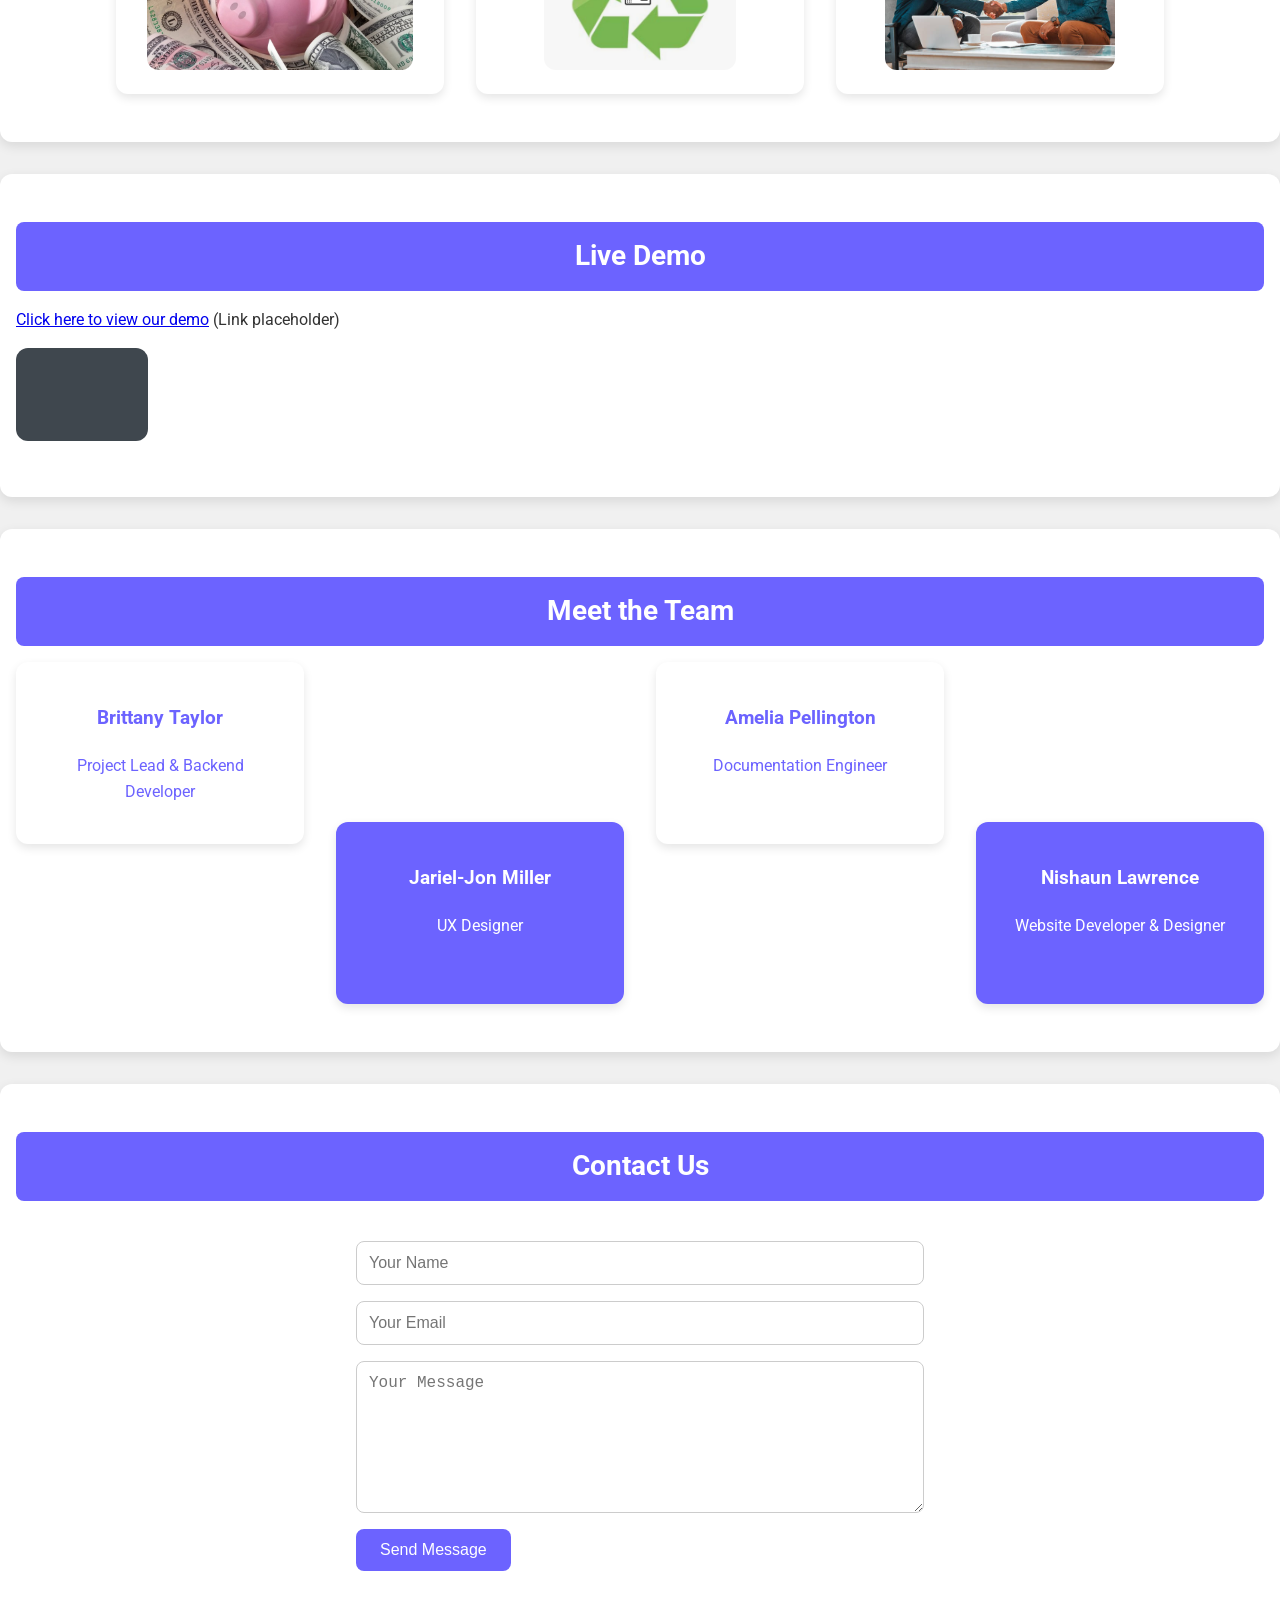
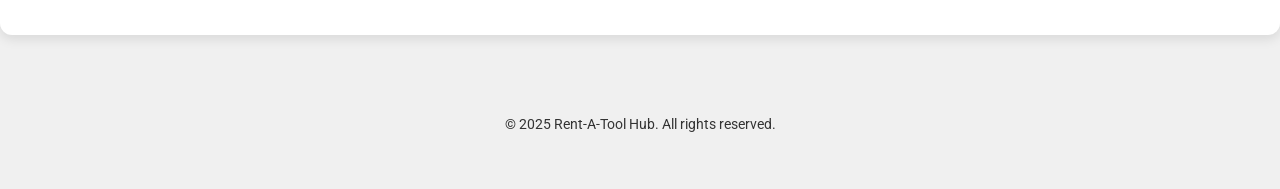
==== commit b8bec972: "Add all updated files including styles and index.html for deployment" ====
--- a/index.html
+++ b/index.html
@@ -5,8 +5,8 @@
   <meta name="viewport" content="width=device-width, initial-scale=1.0" />
   <title>Rent-A-Tool Hub</title>
   <link href="https://fonts.googleapis.com/css2?family=Roboto:wght@400;700&display=swap" rel="stylesheet">
-  <link rel="stylesheet" href="marketing-styles.css">
-  <script defer src="marketing-script.js"></script>
+  <link rel="stylesheet" href="styles.css">
+  <script defer src="script.js"></script>
   <link href="https://fonts.googleapis.com/css2?family=Material+Symbols+Outlined" rel="stylesheet" />
 </head>
 <body>
--- a/styles.css
+++ b/styles.css
@@ -0,0 +1,421 @@
+:root {
+    --primary-color: #6c63ff;
+    --primary-color-dark: #574fd6;
+    --secondary-color: #f0f0f0;
+    --text-color: #333;
+    --heading-font: 'Roboto', sans-serif;
+    --body-font: 'Roboto', sans-serif;
+}
+
+body {
+    font-family: var(--body-font);
+    margin: 0;
+    padding: 0;
+    background: var(--secondary-color);
+    color: var(--text-color);
+    scroll-behavior: smooth;
+    line-height: 1.6;
+}
+
+header {
+    background: var(--primary-color);
+    color: white;
+    padding: 2rem 1rem;
+    text-align: center;
+    display: flex;
+    gap: 2rem;
+    flex-wrap: wrap;
+    align-items: center;
+    justify-content: center;
+}
+
+.logo img{
+    width: 80px;
+    height: 80px;
+    border-radius: 50%;
+    object-fit: cover;
+}
+    
+.header-right {
+    display: flex;
+    align-items: center;
+    justify-content: center;
+    flex-direction: column;
+    margin: 0;
+    max-width: 1100px; /* Increased max width */
+}
+
+.header-right h1 {
+    margin: 0;
+    font-size: 2.5rem;
+    font-weight: 700;
+}
+
+.header-right p {
+    margin: 1rem 0 0 0;
+    font-size: 1.2rem;
+    font-weight: 400;
+}
+
+nav {
+    margin-top: 1rem;
+}
+
+nav a {
+    color: white;
+    margin: 0 1rem;
+    text-decoration: none;
+    font-weight: 700;
+    font-size: 1rem;
+    transition: background-color 0.3s ease, color 0.3s ease;
+    padding: 0.25rem 0.5rem;
+    border-radius: 4px;
+}
+
+nav a:hover {
+    color: var(--primary-color);
+    background-color: white;
+}
+
+section {
+    padding: 3rem 1rem;
+    max-width: 1400px; /* Increased max width */
+    margin: 2rem auto;
+    background: white;
+    border-radius: 12px;
+    box-shadow: 0 4px 12px rgba(0,0,0,0.1);
+}
+
+h2 {
+    color: white;
+    background-color: var(--primary-color);
+    margin: 0 0 1rem 0;
+    padding: 0.75rem 1rem;
+    border-radius: 8px;
+    font-weight: 700;
+    font-size: 1.75rem;
+    text-align: center;
+}
+
+#about p {
+    font-size: 1.1rem;
+    line-height: 1.8;
+    text-align: justify;
+    margin-bottom: 1.5rem;
+}
+
+#about img {
+    width: auto;
+    max-width: 100%;
+    height: auto;
+    max-height: 400px;
+    object-fit: cover;
+    display: block;
+    margin: 0 auto;
+    border-radius: 12px;
+    box-shadow: 0 8px 16px rgba(0,0,0,0.2);
+    transition: transform 0.3s ease;
+}
+
+#about img:hover {
+    transform: scale(1.05);
+}
+
+/* Slider styles */
+.slider {
+    width: 100%;
+    max-width: 900px;
+    overflow: hidden;
+    margin: 2rem auto;
+    position: relative;
+    border-radius: 12px;
+    box-shadow: 0 4px 12px rgba(0,0,0,0.1);
+}
+  
+.slider-track {
+    display: flex;
+    transition: transform 0.8s ease-in-out;
+    width: max-content;
+    gap: 1rem;
+    margin-top: 1rem;
+}
+  
+.slider img {
+    width: 180px;
+    height: 180px;
+    object-fit: cover;
+    flex-shrink: 0;
+    border-radius: 8px;
+}  
+
+.features {
+    display: flex;
+    flex-direction: column;
+    gap: 2rem;
+    flex-wrap: wrap;
+}
+
+.how-card-left, .how-card-right {
+    background: white;
+    box-shadow: 0 4px 10px rgba(0,0,0,0.1);
+    padding: 1.5rem;
+    border-radius: 12px;
+    display: flex;
+    flex-direction: row;
+    gap: 2rem;
+    align-items: center;
+}
+
+.left-title, .right-title {
+    font-size: 1rem;
+    width: 40%;
+    justify-content: center;
+    align-items: center;
+    text-align: center;
+    margin: auto 0;
+}
+
+.left-title img, .how-card-left img, .how-card-right img {
+    width: 60%;
+    height: 40vh;
+    border-radius: 12px;
+    object-fit: cover;
+}
+
+.material-symbols-outlined {
+    font-size: 3.5rem !important;
+    color: white;
+    background-color: var(--primary-color);
+    padding: 2%;
+    border-radius: 50%;
+}  
+
+.perks {
+    display: flex;
+    flex-direction: row;
+    gap: 2rem;
+    flex-wrap: wrap;
+    justify-content: center;
+}
+
+.perk-card-top {
+    background: white;
+    box-shadow: 0 4px 10px rgba(0,0,0,0.1);
+    padding: 1.5rem;
+    border-radius: 12px;
+    display: flex;
+    flex-direction: column;
+    gap: 2rem;
+    width: 280px;
+    text-align: center;
+}
+
+.top-title {
+    font-size: 1rem;
+    justify-content: center;
+    align-items: center;
+    text-align: center;
+    margin: auto 0;
+}
+
+.perk-card-top img {
+    height: 150px;
+    width: auto;
+    margin: 0 auto;
+    border-radius: 12px;
+}
+
+.team {
+    display: flex;
+    gap: 2rem;
+    flex-wrap: wrap;
+    justify-content: center;
+}
+
+.card {
+    background: white;
+    box-shadow: 0 4px 10px rgba(0,0,0,0.1);
+    padding: 1.5rem;
+    border-radius: 12px;
+    flex: 1 1;
+    max-width: 280px;
+    text-align: center;
+}
+ 
+#card-top {
+    margin-bottom: 10rem;
+    background-color: white;
+    color: var(--primary-color);
+}
+
+#card-bottom {
+    margin-top: 10rem;
+    background-color: var(--primary-color);
+    color: white;
+}
+
+.contact-form {
+    box-sizing: border-box;
+    max-width: 600px;
+    margin: 0 auto;
+    padding: 1rem;
+}
+
+.contact-form input, .contact-form textarea {
+    width: 100%;
+    padding: 0.75rem;
+    margin: 0.5rem 0;
+    border-radius: 8px;
+    border: 1px solid #ccc;
+    font-size: 1rem;
+    box-sizing: border-box;
+}
+  
+.contact-form button {
+    background: var(--primary-color);
+    color: white;
+    border: none;
+    padding: 0.75rem 1.5rem;
+    border-radius: 8px;
+    cursor: pointer;
+    font-size: 1rem;
+    transition: background-color 0.3s ease;
+}
+
+.contact-form button:hover {
+    background-color: var(--primary-color-dark);
+}
+
+footer {
+    text-align: center;
+    padding: 2rem 1rem;
+    background: var(--secondary-color);
+    font-size: 0.9rem;
+    color: var(--text-color);
+}
+
+/* Responsive adjustments */
+@media (max-width: 1024px) {
+    section {
+        max-width: 90%;
+        margin: 1.5rem auto;
+        padding: 2rem 1rem;
+    }
+
+    .slider img {
+        width: 130px;
+        height: 130px;
+    }
+
+    .perk-card-top, .card {
+        max-width: 90%;
+        width: 90%;
+    }
+
+    .how-card-left, .how-card-right {
+        flex-direction: column;
+        text-align: center;
+    }
+
+    .left-title, .right-title {
+        width: 100%;
+        margin-bottom: 1rem;
+    }
+
+    .left-title img, .how-card-left img, .how-card-right img {
+        width: 80%;
+        height: auto;
+        border-radius: 12px;
+    }
+}
+
+@media (max-width: 768px) {
+    header {
+        flex-direction: column;
+        margin-right: 0;
+    }
+
+    .header-right {
+        max-width: 100%;
+    }
+
+    nav a {
+        margin: 0 0.5rem;
+        font-size: 0.9rem;
+    }
+
+    section {
+        max-width: 95%;
+        margin: 1rem auto;
+        padding: 2rem 1rem;
+    }
+
+    .slider img {
+        width: 120px;
+        height: 120px;
+    }
+
+    .perk-card-top, .card {
+        max-width: 100%;
+        width: 100%;
+    }
+
+    .how-card-left, .how-card-right {
+        flex-direction: column;
+        text-align: center;
+    }
+
+    .left-title, .right-title {
+        width: 100%;
+        margin-bottom: 1rem;
+    }
+
+    .left-title img, .how-card-left img, .how-card-right img {
+        width: 80%;
+        height: auto;
+        border-radius: 12px;
+    }
+}
+
+@media (max-width: 480px) {
+    header {
+        padding: 1rem 0.5rem;
+    }
+
+    .header-right h1 {
+        font-size: 1.8rem;
+    }
+
+    .header-right p {
+        font-size: 1rem;
+    }
+
+    nav a {
+        margin: 0 0.25rem;
+        font-size: 0.85rem;
+    }
+
+    section {
+        padding: 1.5rem 1rem;
+        margin: 1rem auto;
+    }
+
+    h2 {
+        font-size: 1.5rem;
+        padding: 0.5rem 1rem;
+    }
+
+    .slider img {
+        width: 100px;
+        height: 100px;
+    }
+
+    .perk-card-top, .card {
+        width: 100%;
+    }
+
+    .left-title img, .how-card-left img, .how-card-right img {
+        width: 100%;
+        height: auto;
+    }
+}
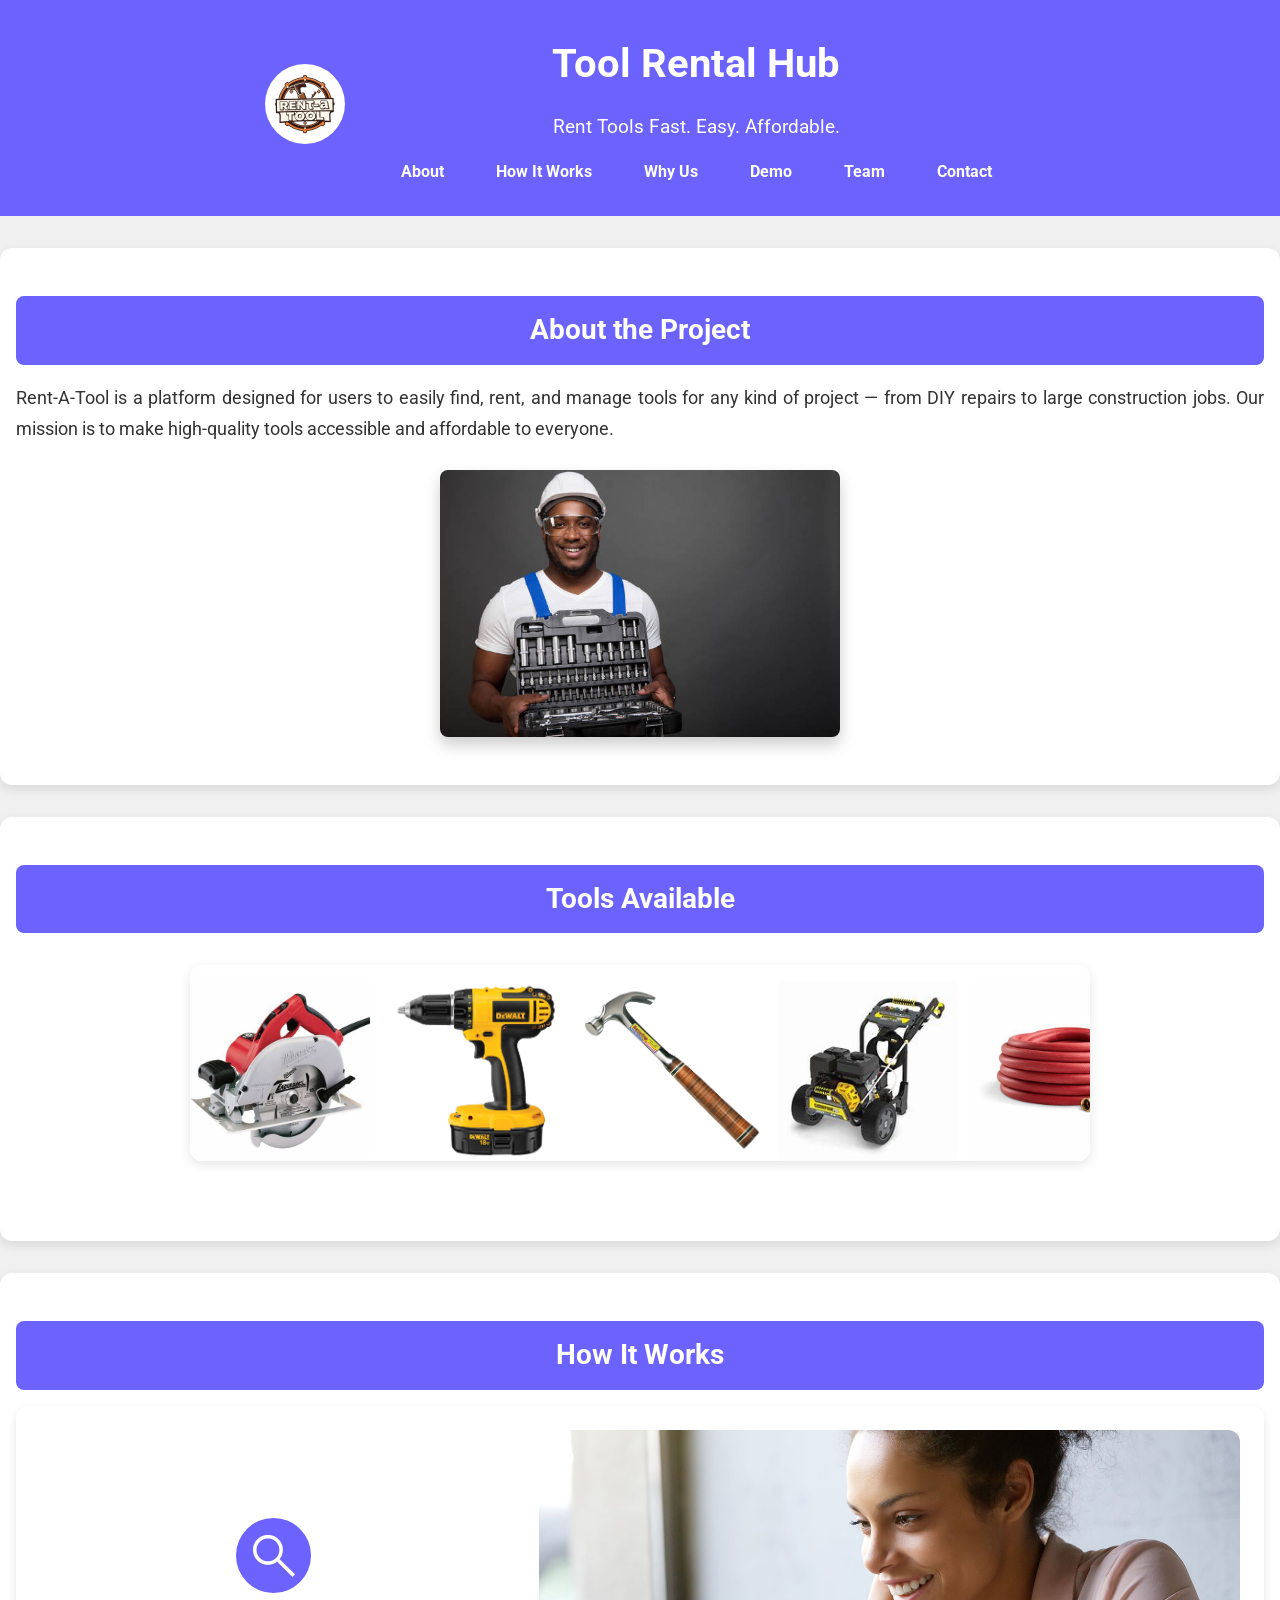
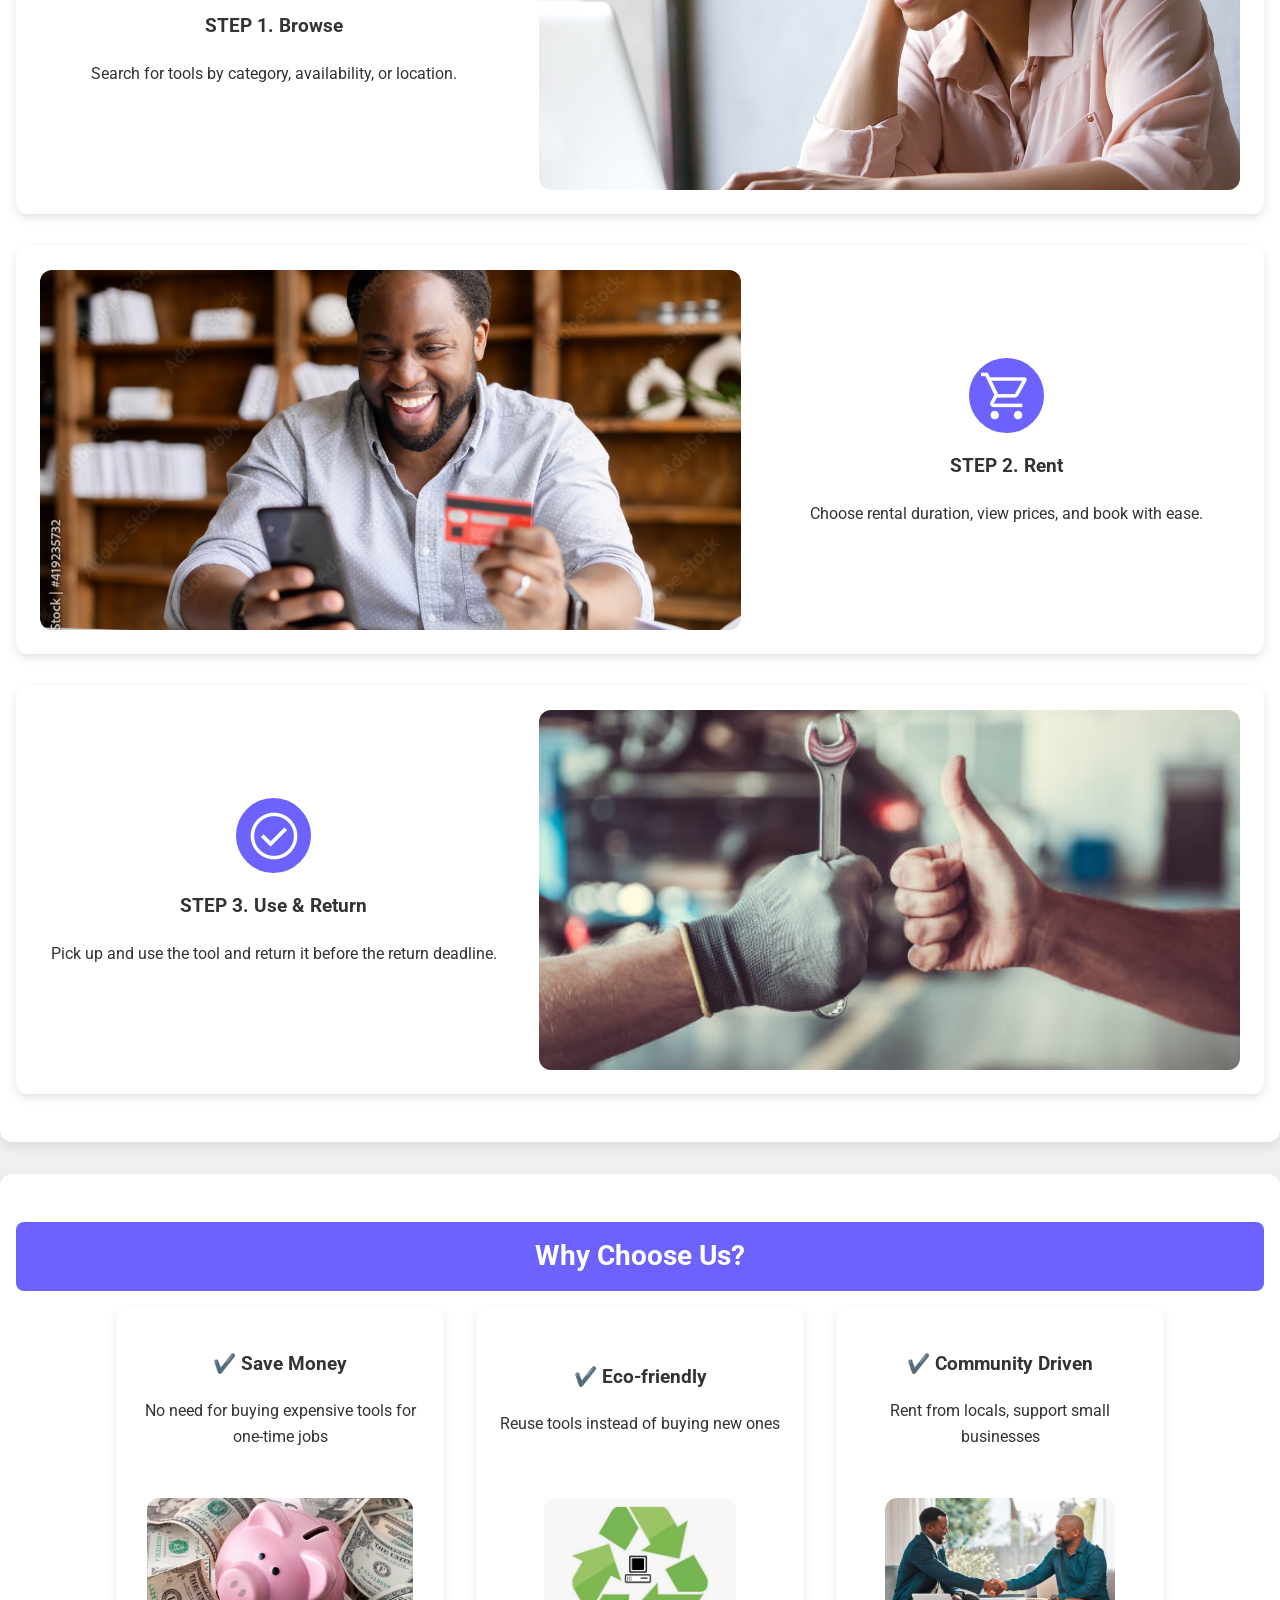
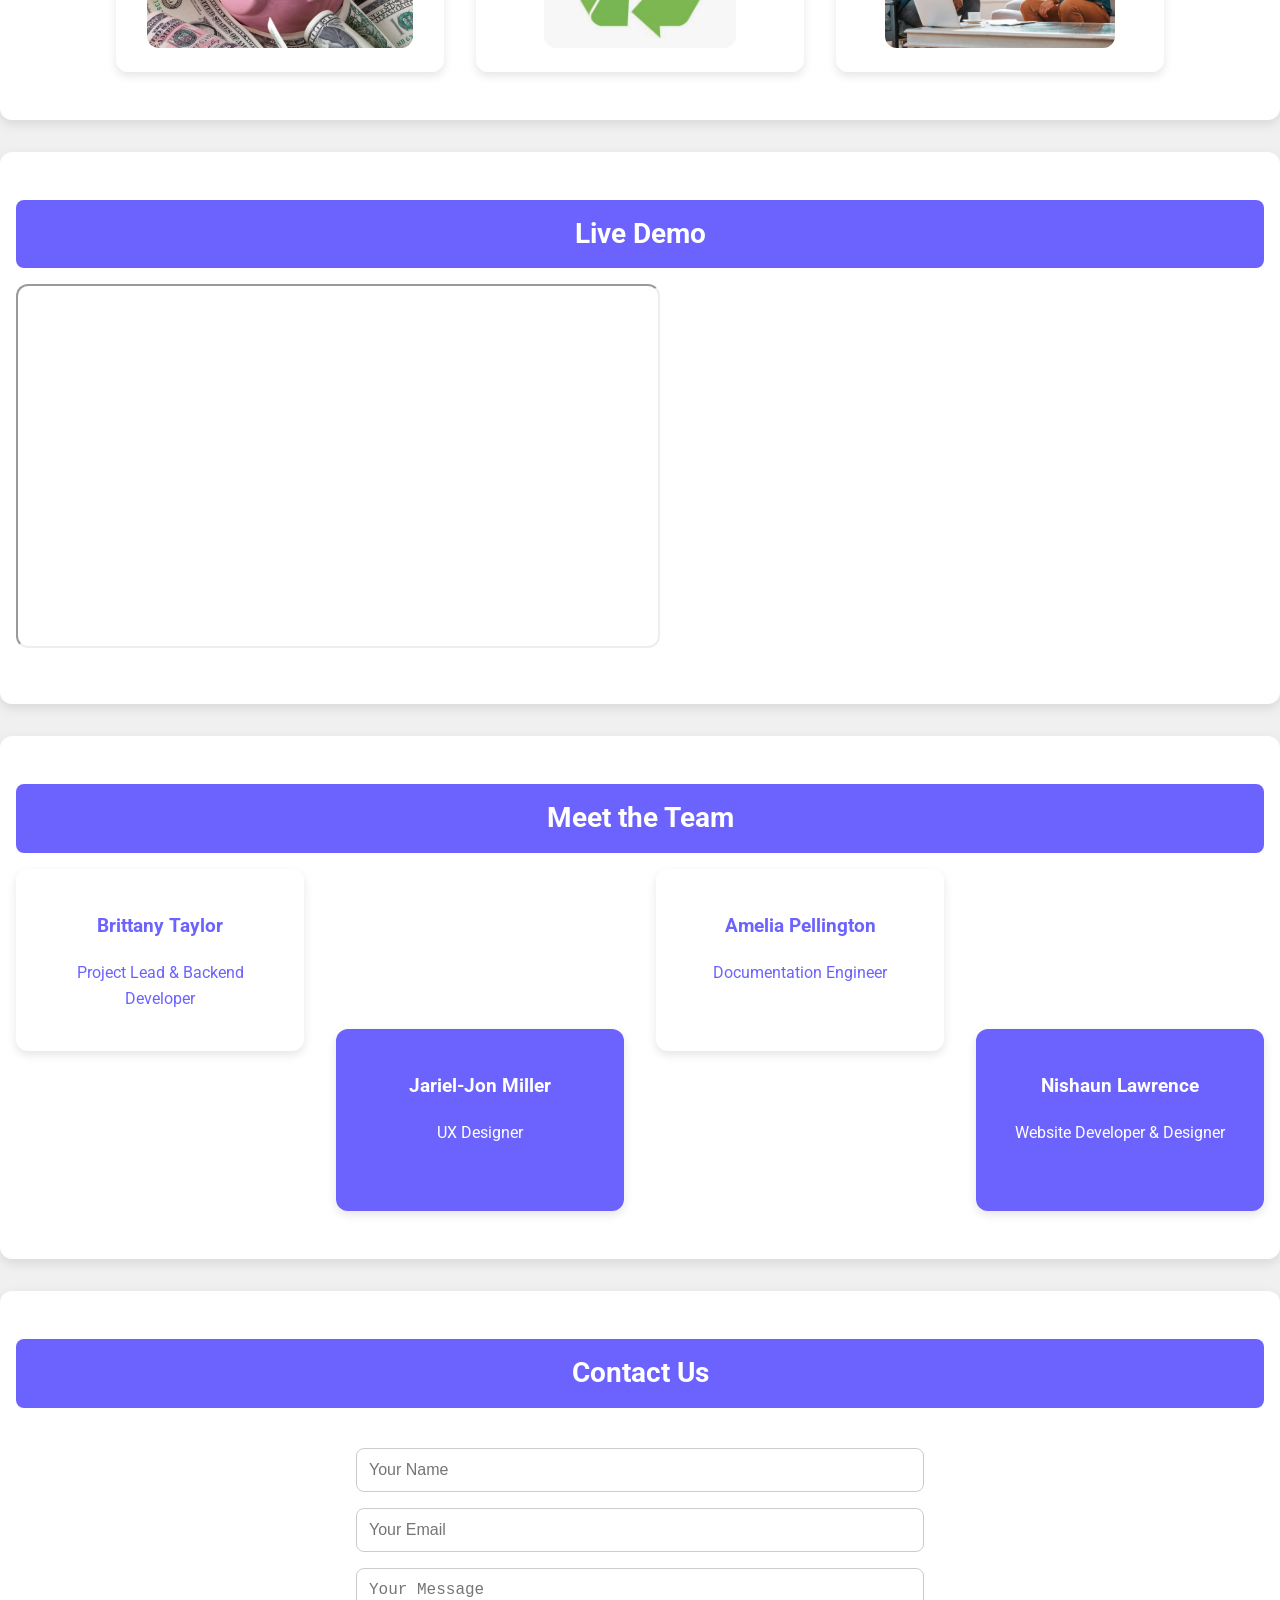
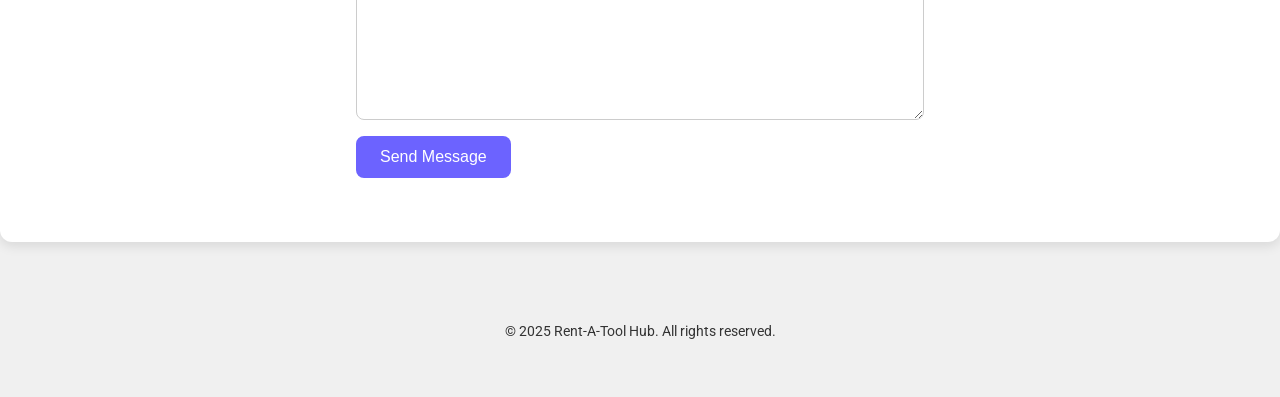
==== commit 7a914152: "Add embedded demo video to Demo section" ====
--- a/index.html
+++ b/index.html
@@ -113,10 +113,11 @@
   </section>
 
   <section id="demo">
-    <h2>Live Demo</h2>
-    <p><a href="#" target="_blank">Click here to view our demo</a> (Link placeholder)</p>
-    <img src="marketing-images/screenshot.png" alt="Demo Screenshot" style="max-width:100%; border-radius:12px;">
-  </section>
+  <h2>Live Demo</h2>
+  <iframe src="https://drive.google.com/file/d/1h4qySgUa1AqcXHLB9bcyrOZRRHWlFYDv/preview" width="640" height="360" allow="autoplay; encrypted-media" allowfullscreen style="border-radius:12px;" alt="Demo video"></iframe>
+</section>
+
+
 
   <section id="team">
     <h2>Meet the Team</h2>
